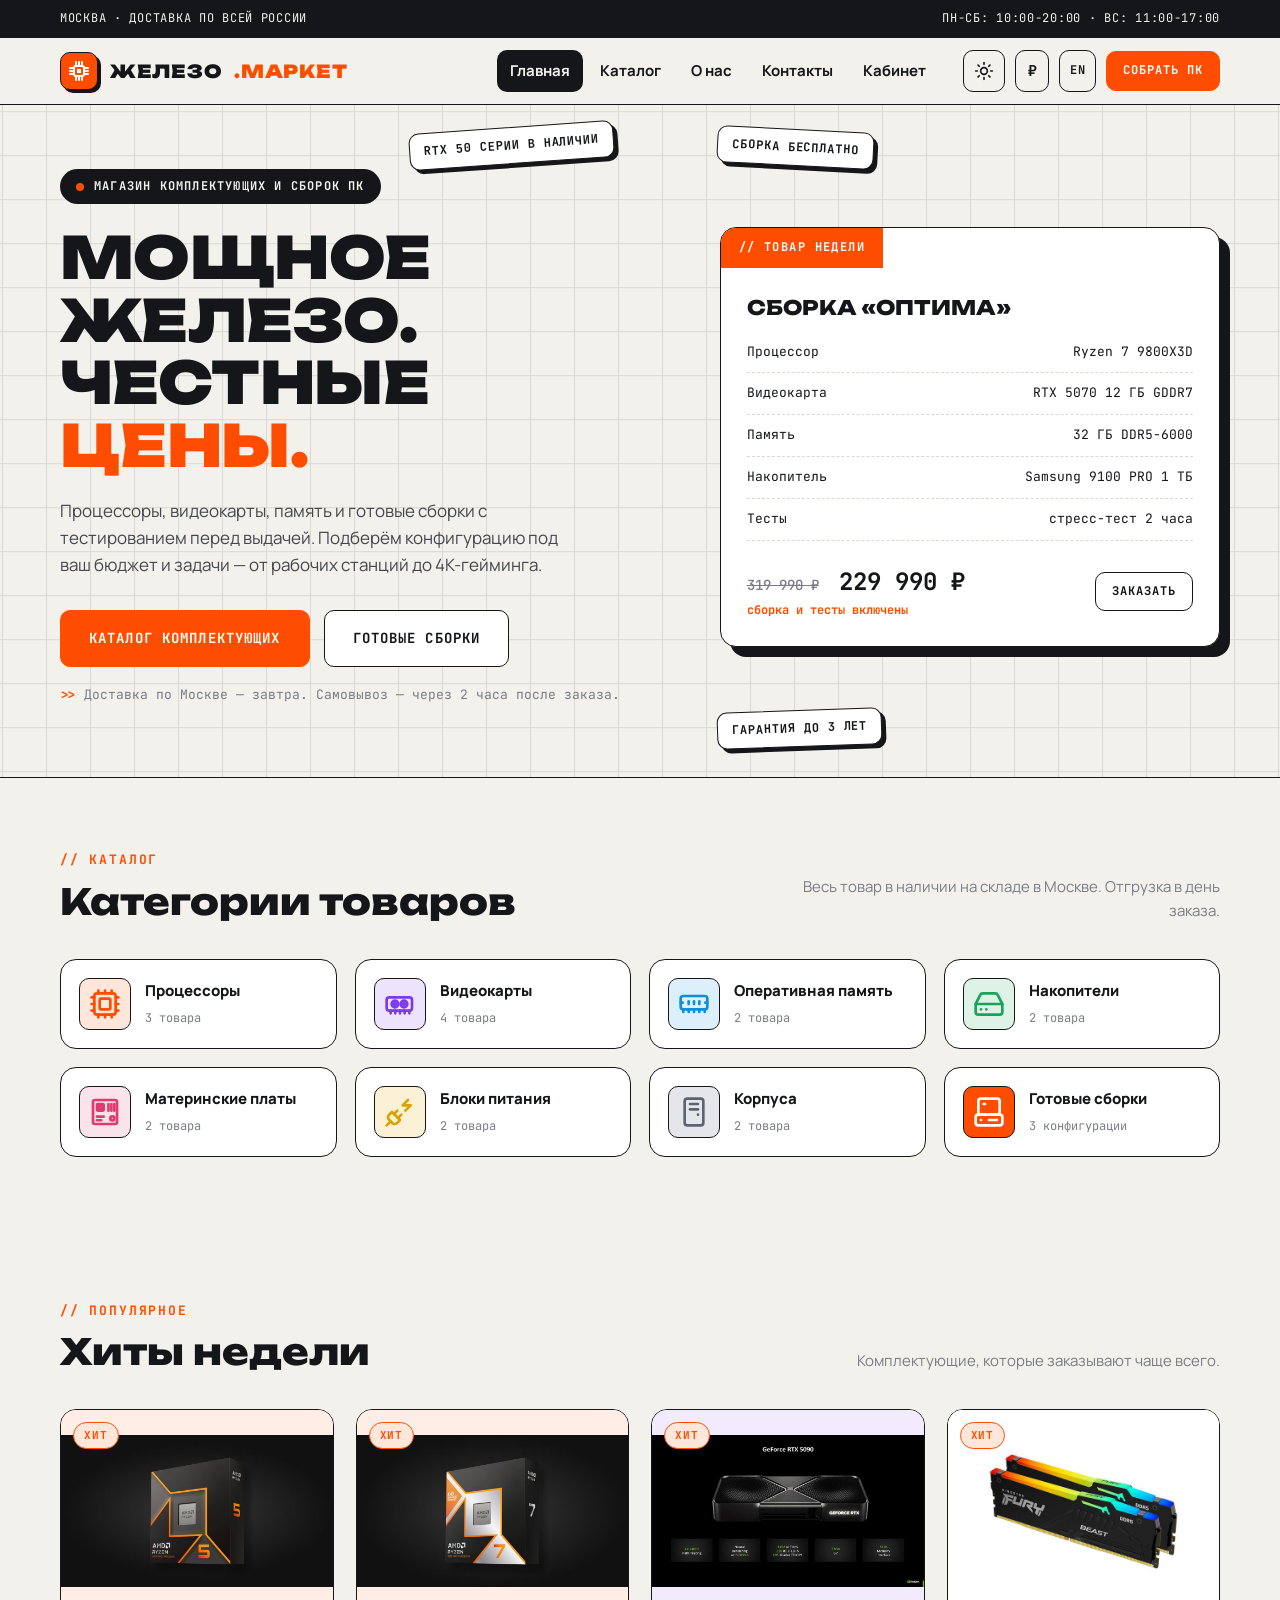
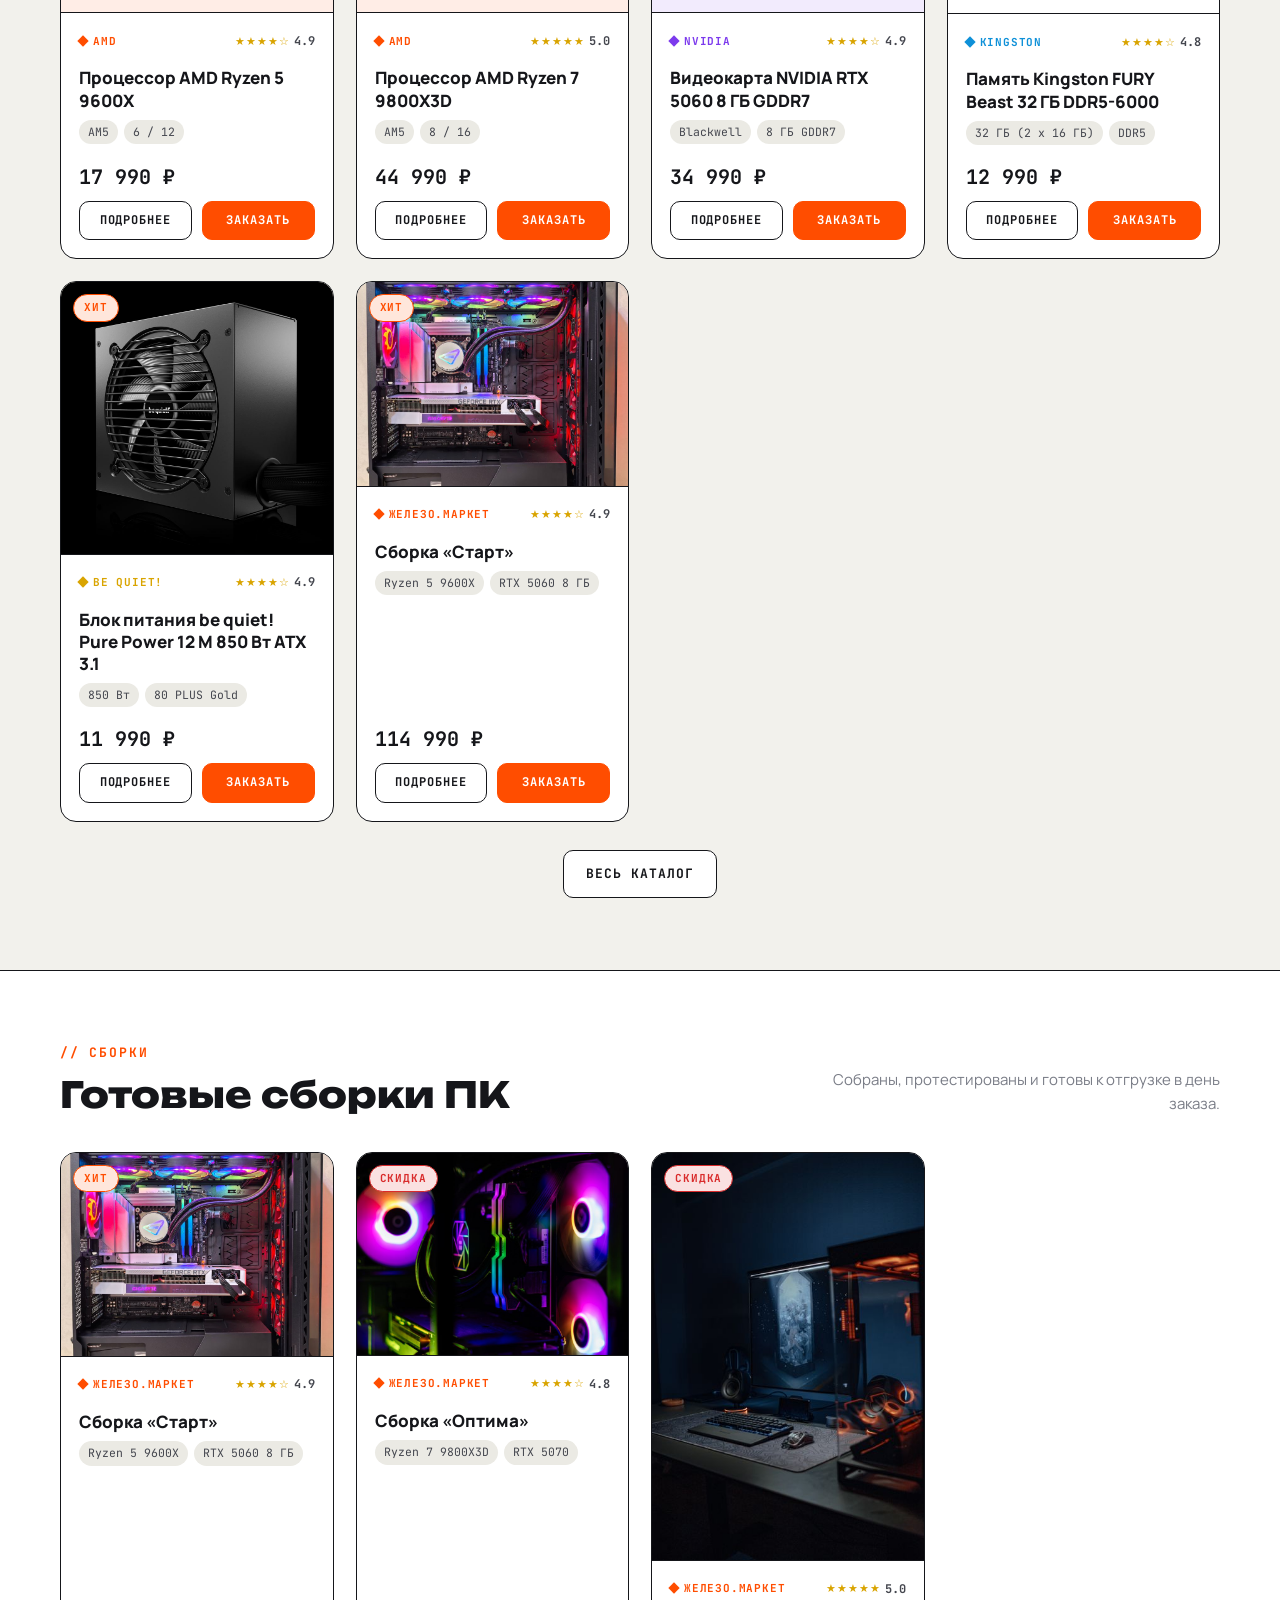
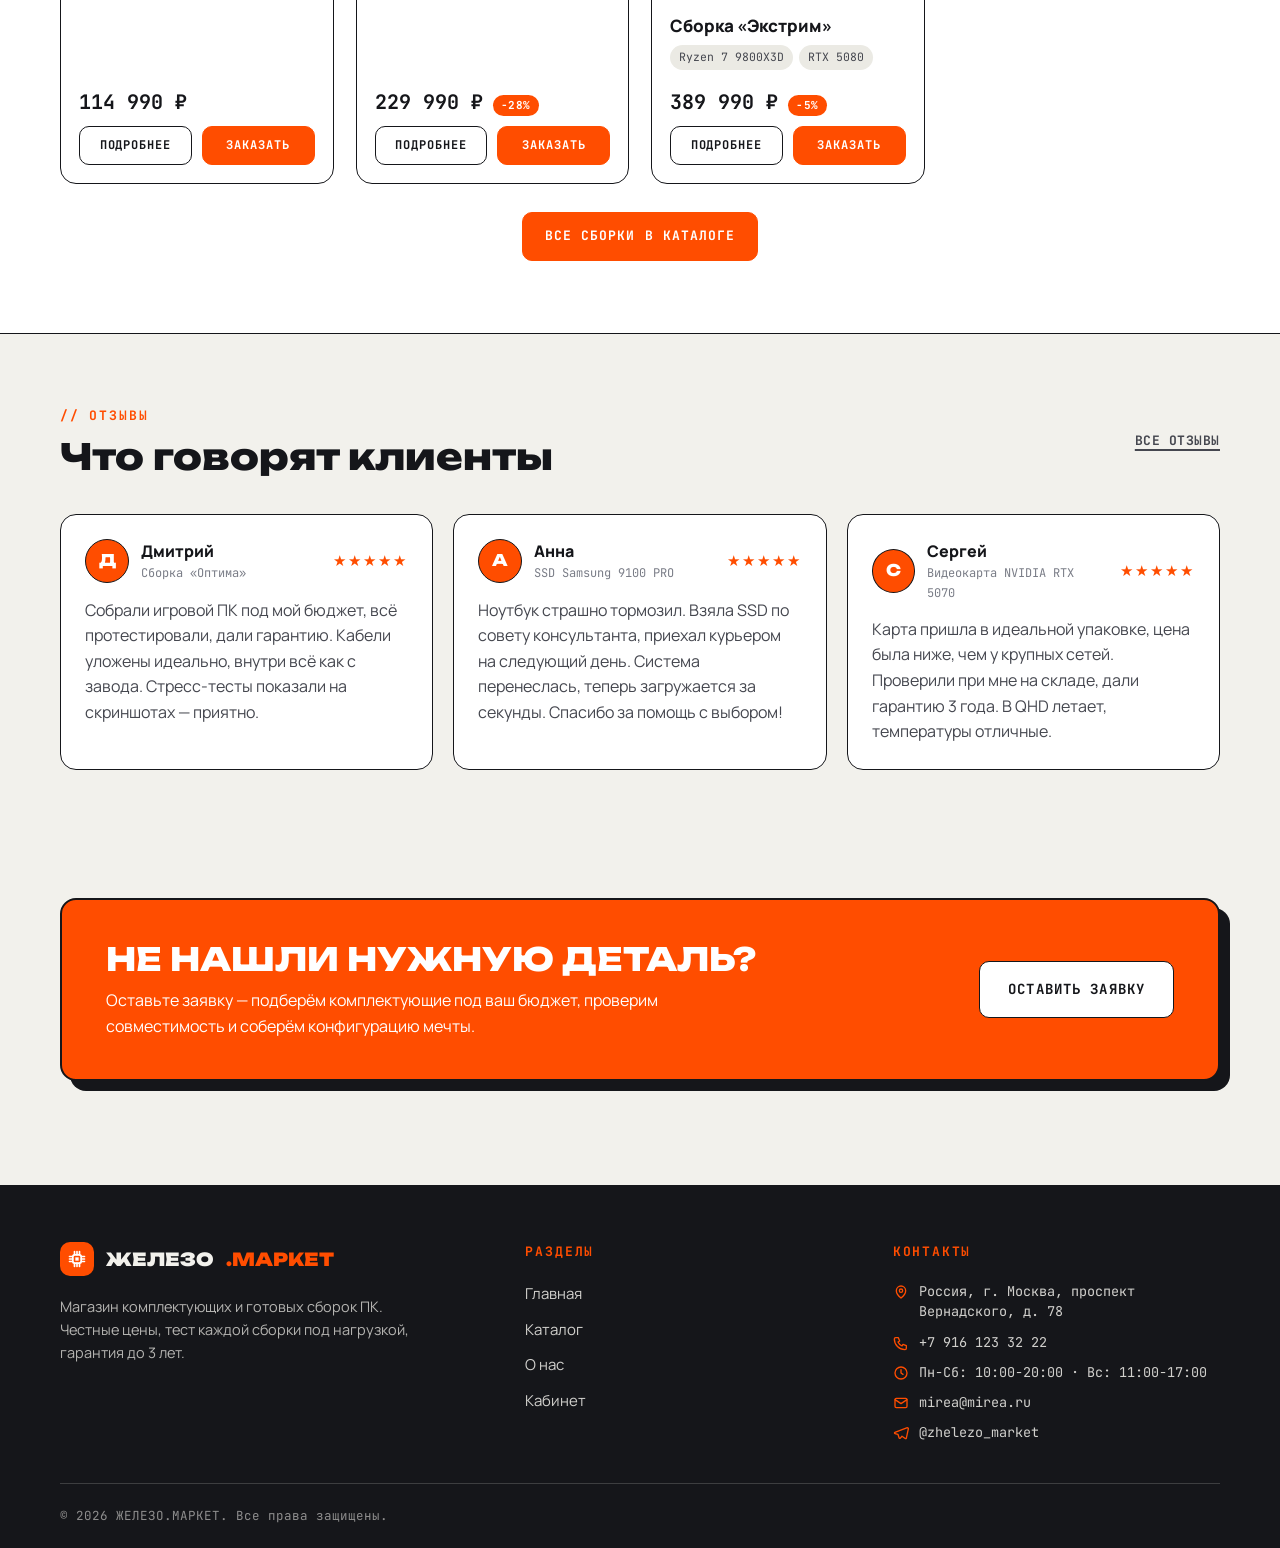
==== index.html @ e6dc475a "Фиксированная шапка при скролле; в контактах телефон перед режимом работы" ====
<!DOCTYPE html>
<html lang="ru" data-theme="light">
<head>
<meta charset="UTF-8">
<meta name="viewport" content="width=device-width, initial-scale=1.0">
<meta name="description" content="ЖЕЛЕЗО.МАРКЕТ — магазин комплектующих и готовых сборок ПК: процессоры, видеокарты, память, накопители. Доставка по России, гарантия до 3 лет.">
<title>ЖЕЛЕЗО.МАРКЕТ — комплектующие и сборки ПК</title>
<link rel="icon" type="image/svg+xml" href="images/favicon.svg">
<link rel="preconnect" href="https://fonts.googleapis.com">
<link rel="preconnect" href="https://fonts.gstatic.com" crossorigin>
<link href="https://fonts.googleapis.com/css2?family=Unbounded:wght@500;700;800;900&family=Manrope:wght@400;500;700;800&family=JetBrains+Mono:wght@500;700&display=swap" rel="stylesheet">
<link rel="stylesheet" href="css/style.css?v=remake-13">
<script src="js/main.js?v=remake-13" defer></script>
</head>
<body>

  <div class="scroll-progress" id="scroll-progress" aria-hidden="true"></div>

<header>
<div class="topbar">
  <div class="container topbar__inner">
    <p class="topbar__item">Москва · доставка по всей России</p>
    <div class="topbar__group">
      <p class="topbar__item topbar__item--schedule">Пн-Сб: 10:00-20:00 · Вс: 11:00-17:00</p>
    </div>
  </div>
</div>
</header>
<div class="site-header">
  <div class="container site-header__inner">
    <a class="site-header__logo" href="index.html">
      <span class="site-header__logo-mark">
        <svg viewBox="0 0 24 24" fill="none" stroke="#ffffff" stroke-width="2" stroke-linecap="round" aria-hidden="true"><rect x="7" y="7" width="10" height="10" rx="2"/><rect x="10" y="10" width="4" height="4" fill="#ffffff" stroke="none"/><path d="M9 7V3M12 7V3M15 7V3M9 21v-4M12 21v-4M15 21v-4M7 9H3M7 12H3M7 15H3M21 9h-4M21 12h-4M21 15h-4"/></svg>
      </span>
      ЖЕЛЕЗО<span class="site-header__logo-accent">.МАРКЕТ</span>
    </a>
    <nav class="site-nav" aria-label="Основная навигация">
      <ul class="site-nav__list">
        <li><a class="site-nav__link site-nav__link--active" href="index.html" aria-current="page">Главная</a></li>
        <li><a class="site-nav__link" href="catalog.html">Каталог</a></li>
        <li><a class="site-nav__link" href="about.html">О нас</a></li>
        <li><a class="site-nav__link" href="contacts.html">Контакты</a></li>
        <li><a class="site-nav__link" href="account.html">Кабинет</a></li>
      </ul>
    </nav>
    <div class="site-header__actions">
      <button class="icon-button" id="theme-toggle" type="button" aria-label="Сменить тему">
        <svg class="icon-button__icon icon-button__icon--sun" viewBox="0 0 24 24" fill="none" stroke="currentColor" stroke-width="2" stroke-linecap="round" aria-hidden="true"><circle cx="12" cy="12" r="4"/><path d="M12 2v2M12 20v2M4.9 4.9l1.4 1.4M17.7 17.7l1.4 1.4M2 12h2M20 12h2M4.9 19.1l1.4-1.4M17.7 6.3l1.4-1.4"/></svg>
        <svg class="icon-button__icon icon-button__icon--moon" viewBox="0 0 24 24" fill="none" stroke="currentColor" stroke-width="2" stroke-linecap="round" stroke-linejoin="round" aria-hidden="true"><path d="M21 12.8A9 9 0 1 1 11.2 3a7 7 0 0 0 9.8 9.8z"/></svg>
      </button>
      <button class="icon-button icon-button--currency" id="currency-toggle" type="button" aria-label="Валюта / Currency" title="₽ → $ → €">₽</button>
      <button class="icon-button icon-button--lang" id="lang-toggle" type="button" aria-label="Language / Язык">EN</button>
      <button class="button button--sm button--primary site-header__cta" type="button" data-product="18">Собрать ПК</button>    </div>
  </div>
</div>

<main class="main">

<section class="hero" id="hero">
  <span class="hero__float hero__float--1" aria-hidden="true" data-i18n="hero.float1">RTX 50 СЕРИИ В НАЛИЧИИ</span>
  <span class="hero__float hero__float--2" aria-hidden="true" data-i18n="hero.float2">СБОРКА БЕСПЛАТНО</span>
  <span class="hero__float hero__float--3" aria-hidden="true" data-i18n="hero.float3">ГАРАНТИЯ ДО 3 ЛЕТ</span>
  <div class="container hero__inner">
    <div class="hero__content">
      <p class="hero__eyebrow" data-i18n="hero.eyebrow">Магазин комплектующих и сборок ПК</p>
      <h1 class="hero__title"><span data-i18n="hero.title1">Мощное железо.</span><br><span data-i18n="hero.title2">Честные </span><span class="hero__title-accent" data-i18n="hero.titleAccent">цены.</span></h1>
      <p class="hero__text" data-i18n="hero.text">
        Процессоры, видеокарты, память и готовые сборки с тестированием перед выдачей.
        Подберём конфигурацию под ваш бюджет и задачи — от рабочих станций до 4K-гейминга.
      </p>
      <div class="hero__actions">
        <a class="button button--primary button--lg" href="catalog.html" data-i18n="hero.buttonCatalog">Каталог комплектующих</a>
        <a class="button button--lg" href="#builds" data-i18n="hero.buttonBuilds">Готовые сборки</a>
      </div>
      <p class="hero__note" data-i18n="hero.note">Доставка по Москве — завтра. Самовывоз — через 2 часа после заказа.</p>
    </div>
    <div class="hero__panel" data-product="19" style="cursor: pointer">
      <span class="hero__panel-tag" data-i18n="panel.tag">// Товар недели</span>
      <div class="hero__panel-body">
        <h2 class="hero__panel-title"><a href="product.html?id=19" data-i18n="panel.title">Сборка «Оптима»</a></h2>
        <ul class="hero__panel-list">
          <li class="hero__panel-item"><span data-i18n="panel.cpu">Процессор</span><span>Ryzen 7 9800X3D</span></li>
          <li class="hero__panel-item"><span data-i18n="panel.gpu">Видеокарта</span><span>RTX 5070 12 ГБ GDDR7</span></li>
          <li class="hero__panel-item"><span data-i18n="panel.ram">Память</span><span>32 ГБ DDR5-6000</span></li>
          <li class="hero__panel-item"><span data-i18n="panel.storage">Накопитель</span><span>Samsung 9100 PRO 1 ТБ</span></li>
          <li class="hero__panel-item"><span data-i18n="panel.tests">Тесты</span><span data-i18n="panel.testsValue">стресс-тест 2 часа</span></li>
        </ul>
        <div class="hero__panel-footer">
          <p class="hero__panel-price" id="hero-panel-price"><s class="hero__panel-old-price">319 990 ₽</s> 229 990 ₽<small data-i18n="panel.priceNote">сборка и тесты включены</small></p>
          <button class="button button--sm" type="button" data-product="19" data-i18n="panel.order">Заказать</button>
        </div>
      </div>
    </div>
  </div>
</section>

<section class="section" id="categories">
  <div class="container">
    <div class="section__head">
      <div>
        <p class="section__eyebrow" data-i18n="cats.eyebrow">Каталог</p>
        <h2 class="section__title" data-i18n="cats.title">Категории товаров</h2>
      </div>
      <p class="section__note" data-i18n="cats.note">Весь товар в наличии на складе в Москве. Отгрузка в день заказа.</p>
    </div>
    <div class="cat-grid">
      <a class="cat-tile" data-category="cpu" href="catalog.html?category=cpu">
        <span class="cat-tile__mark"><svg aria-hidden="true" xmlns="http://www.w3.org/2000/svg" width="24" height="24" viewBox="0 0 24 24" fill="none" stroke="currentColor" stroke-width="2" stroke-linecap="round" stroke-linejoin="round" > <path d="M12 20v2" /> <path d="M12 2v2" /> <path d="M17 20v2" /> <path d="M17 2v2" /> <path d="M2 12h2" /> <path d="M2 17h2" /> <path d="M2 7h2" /> <path d="M20 12h2" /> <path d="M20 17h2" /> <path d="M20 7h2" /> <path d="M7 20v2" /> <path d="M7 2v2" /> <rect x="4" y="4" width="16" height="16" rx="2" /> <rect x="8" y="8" width="8" height="8" rx="1" /> </svg></span>
        <span><span class="cat-tile__title" data-i18n-cat="cpu">Процессоры</span><br><span class="cat-tile__count" data-i18n="count.cpu">3 товара</span></span>
      </a>
      <a class="cat-tile" data-category="gpu" href="catalog.html?category=gpu">
        <span class="cat-tile__mark"><svg aria-hidden="true" viewBox="0 0 24 24" fill="none" stroke="currentColor" stroke-width="2" stroke-linecap="round" stroke-linejoin="round"> <rect x="2" y="7" width="19" height="10" rx="2"/> <circle cx="8.2" cy="12" r="2.5"/> <path d="M8.2 10.2v3.6M6.4 12h3.6"/> <circle cx="15" cy="12" r="2.5"/> <path d="M15 10.2v3.6M13.2 12h3.6"/> <path d="M5 17v2M8.5 17v2M12 17v2M15.5 17v2M19 17v2"/></svg></span>
        <span><span class="cat-tile__title" data-i18n-cat="gpu">Видеокарты</span><br><span class="cat-tile__count" data-i18n="count.gpu">4 товара</span></span>
      </a>
      <a class="cat-tile" data-category="ram" href="catalog.html?category=ram">
        <span class="cat-tile__mark"><svg aria-hidden="true" xmlns="http://www.w3.org/2000/svg" width="24" height="24" viewBox="0 0 24 24" fill="none" stroke="currentColor" stroke-width="2" stroke-linecap="round" stroke-linejoin="round" > <path d="M12 12v-2" /> <path d="M12 18v-2" /> <path d="M16 12v-2" /> <path d="M16 18v-2" /> <path d="M2 11h1.5" /> <path d="M20 18v-2" /> <path d="M20.5 11H22" /> <path d="M4 18v-2" /> <path d="M8 12v-2" /> <path d="M8 18v-2" /> <rect x="2" y="6" width="20" height="10" rx="2" /> </svg></span>
        <span><span class="cat-tile__title" data-i18n-cat="ram">Оперативная память</span><br><span class="cat-tile__count" data-i18n="count.ram">2 товара</span></span>
      </a>
      <a class="cat-tile" data-category="storage" href="catalog.html?category=storage">
        <span class="cat-tile__mark"><svg aria-hidden="true" xmlns="http://www.w3.org/2000/svg" width="24" height="24" viewBox="0 0 24 24" fill="none" stroke="currentColor" stroke-width="2" stroke-linecap="round" stroke-linejoin="round" > <path d="M10 16h.01" /> <path d="M2.212 11.577a2 2 0 0 0-.212.896V18a2 2 0 0 0 2 2h16a2 2 0 0 0 2-2v-5.527a2 2 0 0 0-.212-.896L18.55 5.11A2 2 0 0 0 16.76 4H7.24a2 2 0 0 0-1.79 1.11z" /> <path d="M21.946 12.013H2.054" /> <path d="M6 16h.01" /> </svg></span>
        <span><span class="cat-tile__title" data-i18n-cat="storage">Накопители</span><br><span class="cat-tile__count" data-i18n="count.storage">2 товара</span></span>
      </a>
      <a class="cat-tile" data-category="motherboard" href="catalog.html?category=motherboard">
        <span class="cat-tile__mark"><svg aria-hidden="true" viewBox="0 0 24 24" fill="none" stroke="currentColor" stroke-width="2" stroke-linecap="round" stroke-linejoin="round"> <rect x="3" y="3" width="18" height="18" rx="1.5"/> <rect x="6" y="6" width="5" height="5" rx="0.6"/> <rect x="7.3" y="7.3" width="2.4" height="2.4" rx="0.4"/> <path d="M14.6 6v5M16.8 6v5M19 6v5"/> <path d="M6 15.5h5M6 18.2h3.2"/> <circle cx="17.5" cy="16.8" r="1.5"/> </svg></span>
        <span><span class="cat-tile__title" data-i18n-cat="motherboard">Материнские платы</span><br><span class="cat-tile__count" data-i18n="count.motherboard">2 товара</span></span>
      </a>
      <a class="cat-tile" data-category="psu" href="catalog.html?category=psu">
        <span class="cat-tile__mark"><svg aria-hidden="true" xmlns="http://www.w3.org/2000/svg" width="24" height="24" viewBox="0 0 24 24" fill="none" stroke="currentColor" stroke-width="2" stroke-linecap="round" stroke-linejoin="round" > <path d="M6.3 20.3a2.4 2.4 0 0 0 3.4 0L12 18l-6-6-2.3 2.3a2.4 2.4 0 0 0 0 3.4Z" /> <path d="m2 22 3-3" /> <path d="M7.5 13.5 10 11" /> <path d="M10.5 16.5 13 14" /> <path d="m18 3-4 4h6l-4 4" /> </svg></span>
        <span><span class="cat-tile__title" data-i18n-cat="psu">Блоки питания</span><br><span class="cat-tile__count" data-i18n="count.psu">2 товара</span></span>
      </a>
      <a class="cat-tile" data-category="case" href="catalog.html?category=case">
        <span class="cat-tile__mark"><svg aria-hidden="true" xmlns="http://www.w3.org/2000/svg" width="24" height="24" viewBox="0 0 24 24" fill="none" stroke="currentColor" stroke-width="2" stroke-linecap="round" stroke-linejoin="round" > <rect width="14" height="20" x="5" y="2" rx="2" /> <path d="M15 14h.01" /> <path d="M9 6h6" /> <path d="M9 10h6" /> </svg></span>
        <span><span class="cat-tile__title" data-i18n-cat="case">Корпуса</span><br><span class="cat-tile__count" data-i18n="count.case">2 товара</span></span>
      </a>
      <a class="cat-tile" data-category="build" href="catalog.html?category=build">
        <span class="cat-tile__mark"><svg aria-hidden="true" xmlns="http://www.w3.org/2000/svg" width="24" height="24" viewBox="0 0 24 24" fill="none" stroke="currentColor" stroke-width="2" stroke-linecap="round" stroke-linejoin="round" > <path d="M12 18h6" /> <path d="M6 18h.01" /> <path d="M8 6h1" /> <rect x="2" y="14" width="20" height="8" rx="2" /> <rect x="4" y="2" width="16" height="12" rx="2" /> </svg></span>
        <span><span class="cat-tile__title" data-i18n-cat="build">Готовые сборки</span><br><span class="cat-tile__count" data-i18n="count.build">3 конфигурации</span></span>
      </a>
    </div>
  </div>
</section>






<section class="section" id="hits">
  <div class="container">
    <div class="section__head">
      <div>
        <p class="section__eyebrow" data-i18n="hits.eyebrow">Популярное</p>
        <h2 class="section__title" data-i18n="hits.title">Хиты недели</h2>
      </div>
      <p class="section__note" data-i18n="hits.note">Комплектующие, которые заказывают чаще всего.</p>
    </div>
    <div class="product-grid" id="popular-grid"></div>
    <div class="section__actions">
      <a class="button" href="catalog.html" data-i18n="hits.button">Весь каталог</a>
    </div>
  </div>
</section>

<section class="section section--alt" id="builds">
  <div class="container">
    <div class="section__head">
      <div>
        <p class="section__eyebrow" data-i18n="builds.eyebrow">Сборки</p>
        <h2 class="section__title" data-i18n="builds.title">Готовые сборки ПК</h2>
      </div>
      <p class="section__note" data-i18n="builds.note">Собраны, протестированы и готовы к отгрузке в день заказа.</p>
    </div>
    <div class="product-grid" id="builds-grid"></div>
    <div class="section__actions">
      <a class="button button--primary" href="catalog.html?category=build" data-i18n="builds.button">Все сборки в каталоге</a>
    </div>
  </div>
</section>

<section class="section" id="home-reviews">
  <div class="container">
    <div class="section__head">
      <div>
        <p class="section__eyebrow" data-i18n="home.reviews.eyebrow">Отзывы</p>
        <h2 class="section__title" data-i18n="home.reviews.title">Что говорят клиенты</h2>
      </div>
      <a class="section__link" href="about.html#reviews" data-i18n="home.reviews.button">Все отзывы</a>
    </div>
    <div class="reviews-grid">
<article class="review-card">
        <div class="review-card__head">
          <div class="review-card__author">
            <span class="review-card__avatar">Д</span>
            <div>
              <p class="review-card__name">Дмитрий</p>
              <p class="review-card__product">Сборка «Оптима»</p>
                </div>
          </div>
          <p class="rating" aria-label="Оценка 5 из 5">★★★★★</p>
        </div>
        <p class="review-card__text">Собрали игровой ПК под мой бюджет, всё протестировали, дали гарантию. Кабели уложены идеально, внутри всё как с завода. Стресс-тесты показали на скриншотах — приятно.</p>
      </article>

      <article class="review-card">
        <div class="review-card__head">
          <div class="review-card__author">
            <span class="review-card__avatar">А</span>
            <div>
              <p class="review-card__name">Анна</p>
              <p class="review-card__product">SSD Samsung 9100 PRO</p>
            </div>
          </div>
          <p class="rating" aria-label="Оценка 5 из 5">★★★★★</p>
        </div>
        <p class="review-card__text">Ноутбук страшно тормозил. Взяла SSD по совету консультанта, приехал курьером на следующий день. Система перенеслась, теперь загружается за секунды. Спасибо за помощь с выбором!</p>
      </article>

      <article class="review-card">
        <div class="review-card__head">
          <div class="review-card__author">
            <span class="review-card__avatar">С</span>
            <div>
              <p class="review-card__name">Сергей</p>
              <p class="review-card__product">Видеокарта NVIDIA RTX 5070</p>
            </div>
          </div>
          <p class="rating" aria-label="Оценка 5 из 5">★★★★★</p>
        </div>
        <p class="review-card__text">Карта пришла в идеальной упаковке, цена была ниже, чем у крупных сетей. Проверили при мне на складе, дали гарантию 3 года. В QHD летает, температуры отличные.</p>
      </article>
    </div>
  </div>
</section>

<section class="section cta-band" id="cta">
  <div class="container">
    <div class="cta-band__inner">
      <div>
        <h2 class="cta-band__title" data-i18n="cta.title">Не нашли нужную деталь?</h2>
        <p class="cta-band__text" data-i18n="cta.text">Оставьте заявку — подберём комплектующие под ваш бюджет, проверим совместимость и соберём конфигурацию мечты.</p>
      </div>
      <button class="button button--lg" type="button" data-product data-i18n="cta.button">Оставить заявку</button>
    </div>
  </div>
</section>

</main>

<footer class="site-footer">
  <div class="container">
    <div class="site-footer__grid">
      <div class="site-footer__about">
        <a class="site-footer__logo" href="index.html">
          <span class="site-footer__logo-mark">
            <svg viewBox="0 0 24 24" fill="none" stroke="#ffffff" stroke-width="2" stroke-linecap="round" aria-hidden="true"><rect x="7" y="7" width="10" height="10" rx="2"/><rect x="10" y="10" width="4" height="4" fill="#ffffff" stroke="none"/><path d="M9 7V3M12 7V3M15 7V3M9 21v-4M12 21v-4M15 21v-4M7 9H3M7 12H3M7 15H3M21 9h-4M21 12h-4M21 15h-4"/></svg>
          </span>
          ЖЕЛЕЗО<span class="site-footer__logo-accent">.МАРКЕТ</span>
        </a>
        <p class="site-footer__slogan">
          Магазин комплектующих и готовых сборок ПК. Честные цены, тест каждой сборки под нагрузкой, гарантия до 3 лет.
        </p>
      </div>
      <nav class="site-footer__nav" aria-label="Разделы сайта">
        <h2 class="site-footer__title">Разделы</h2>
        <ul class="site-footer__list">
          <li><a class="site-footer__link" href="index.html">Главная</a></li>
          <li><a class="site-footer__link" href="catalog.html">Каталог</a></li>
          <li><a class="site-footer__link" href="about.html">О нас</a></li>
          <li><a class="site-footer__link" href="account.html">Кабинет</a></li>
        </ul>
      </nav>
      <div class="site-footer__contacts">
        <h2 class="site-footer__title">Контакты</h2>
        <p class="site-footer__contact">
          <svg viewBox="0 0 24 24" fill="none" stroke="currentColor" stroke-width="2" stroke-linecap="round" stroke-linejoin="round" aria-hidden="true"><path d="M12 21s7-5.5 7-11a7 7 0 1 0-14 0c0 5.5 7 11 7 11z"/><circle cx="12" cy="10" r="2.5"/></svg>
          <span data-i18n="contacts.addressValue">Россия, г. Москва, проспект Вернадского, д. 78</span>
        </p>
        <p class="site-footer__contact">
          <svg viewBox="0 0 24 24" fill="none" stroke="currentColor" stroke-width="2" stroke-linecap="round" stroke-linejoin="round" aria-hidden="true"><path d="M4 4h4l2 5-2.5 1.5a12 12 0 0 0 6 6L15 14l5 2v4a2 2 0 0 1-2 2A16 16 0 0 1 2 6a2 2 0 0 1 2-2z"/></svg>
          <a href="tel:+79161233222">+7 916 123 32 22</a>
        </p>
        <p class="site-footer__contact">
          <svg viewBox="0 0 24 24" fill="none" stroke="currentColor" stroke-width="2" stroke-linecap="round" stroke-linejoin="round" aria-hidden="true"><circle cx="12" cy="12" r="9"/><path d="M12 7v5l3 2"/></svg>
          <span data-i18n="topbar.hours">Пн-Сб: 10:00-20:00 · Вс: 11:00-17:00</span>
        </p>
        <p class="site-footer__contact">
          <svg viewBox="0 0 24 24" fill="none" stroke="currentColor" stroke-width="2" stroke-linecap="round" stroke-linejoin="round" aria-hidden="true"><rect x="3" y="5" width="18" height="14" rx="2"/><path d="M3 7l9 6 9-6"/></svg>
          <a href="mailto:mirea@mirea.ru">mirea@mirea.ru</a>
        </p>
        <p class="site-footer__contact">
          <svg viewBox="0 0 24 24" fill="none" stroke="currentColor" stroke-width="2" stroke-linecap="round" stroke-linejoin="round" aria-hidden="true"><path d="M21.5 4L2.8 11.2c-.8.3-.8 1.4.1 1.6l4.6 1.4 1.7 5.2c.3.8 1.3.9 1.8.3l2.5-2.9 4.8 3.5c.6.5 1.6.1 1.7-.7l3-13.8c.2-1-.8-1.8-1.5-1.8z"/></svg>
          <a href="https://t.me/zhelezo_market" target="_blank" rel="noopener">@zhelezo_market</a>
        </p>
      </div>
    </div>
    <div class="site-footer__bottom">
      <p>&copy; 2026 ЖЕЛЕЗО.МАРКЕТ. Все права защищены.</p>
    </div>
  </div>
</footer>

<button class="scroll-top" id="scroll-top" type="button" aria-label="Наверх">
  <svg class="scroll-top__icon" viewBox="0 0 24 24" fill="none" stroke="currentColor" stroke-linecap="round" stroke-linejoin="round" aria-hidden="true">
    <rect x="7.5" y="2.5" width="9" height="19" rx="4.5" stroke-width="1.7"/>
    <path class="scroll-top__wheel" d="M12 6v4" stroke-width="1.7"/>
  </svg>
</button>

<dialog class="order-dialog" id="order-dialog" aria-labelledby="order-dialog-title">
  <div class="order-dialog__wrapper">
    <div class="order-dialog__head">
      <h2 class="order-dialog__title" id="order-dialog-title" data-i18n="dialog.title">Оформление заказа</h2>
      <button class="icon-button order-dialog__close" id="order-close" type="button" aria-label="Закрыть">
        <svg viewBox="0 0 24 24" fill="none" stroke="currentColor" stroke-width="2.5" stroke-linecap="round" aria-hidden="true"><path d="M6 6l12 12M18 6L6 18"/></svg>
      </button>
    </div>
    <p class="order-dialog__note" data-i18n="dialog.note">Оставьте контакты — перезвоним в течение 15 минут в рабочее время и подтвердим заказ.</p>
    <form class="form-grid" id="order-form" action="#" method="post" data-validate novalidate autocomplete="off">
      <div class="form-field form-field--full">
        <label class="form-field__label form-field__label--required" for="order-product" data-i18n="dialog.product">Товар</label>
        <select class="form-field__select" id="order-product" name="product" required></select>
      </div>
      <div class="form-field">
        <label class="form-field__label form-field__label--required" for="order-name" data-i18n="dialog.name">Имя</label>
        <input class="form-field__input" id="order-name" name="name" type="text" placeholder="Введите ваше имя" data-i18n-placeholder="dialog.namePlaceholder" minlength="2" autocomplete="off" required pattern="[A-Za-zА-Яа-яЁё\-\s]{2,}" title="Только буквы, минимум 2 символа">
      </div>
      <div class="form-field">
        <label class="form-field__label form-field__label--required" for="order-phone" data-i18n="dialog.phone">Телефон</label>
        <input class="form-field__input" id="order-phone" name="phone" type="tel" inputmode="tel" placeholder="+7 (900) 000-00-00" required>
        <small class="form-field__hint" data-i18n="dialog.phoneHint">Формат: +7 (900) 000-00-00</small>
      </div>
      <div class="form-field">
        <label class="form-field__label form-field__label--required" for="order-email" data-i18n="dialog.email">E-mail</label>
        <input class="form-field__input" id="order-email" name="email" type="email" placeholder="example@mail.ru" autocomplete="off" required>
      </div>
      <div class="form-field">
        <label class="form-field__label" for="order-delivery" data-i18n="dialog.delivery">Доставка</label>
        <select class="form-field__select" id="order-delivery" name="delivery">
          <option value="courier" data-i18n="dialog.deliveryCourier">Курьером по Москве</option>
          <option value="pickup" data-i18n="dialog.deliveryPickup">Самовывоз</option>
          <option value="cdek" data-i18n="dialog.deliveryCdek">СДЭК по России</option>
        </select>
      </div>
      <div class="form-field form-field--full">
        <label class="form-field__label" for="order-comment" data-i18n="dialog.comment">Комментарий</label>
        <textarea class="form-field__textarea" id="order-comment" name="comment" rows="3" placeholder="Укажите дополнительную информацию" data-i18n-placeholder="dialog.commentPlaceholder"></textarea>
      </div>
      <label class="checkbox-line">
        <input type="checkbox" name="agreement" required>
        <span data-i18n="dialog.agreement">Я согласен на обработку персональных данных</span>
      </label>
      <div class="form-actions">
        <button class="button" type="button" id="order-cancel" data-i18n="dialog.cancel">Закрыть</button>
        <button class="button button--primary" type="submit" data-i18n="dialog.submit">Отправить заказ</button>
      </div>
      <p class="form-message form-message--success" hidden data-i18n="dialog.success">Заказ принят! Перезвоним в течение 15 минут в рабочее время.</p>
      <p class="form-message form-message--error" hidden data-i18n="dialog.error">Проверьте правильность заполнения полей формы.</p>
    </form>
  </div>
</dialog>

</body>
</html>
---- css/style.css ----
/* ===================================================================
   ЖЕЛЕЗО.МАРКЕТ — единая дизайн-система
   Чистый CSS + БЭМ. Без фреймворков.
   Светлая и тёмная темы через [data-theme] на <html>.
   =================================================================== */

/* ---------- Токены ---------- */

:root {
  --paper: #f2f1ec;
  --surface: #ffffff;
  --surface-alt: #ebeae4;
  --ink: #15161a;
  --ink-soft: #45474f;
  --muted: #7a7d87;
  --line: #15161a;
  --line-soft: #d9d8d1;
  --accent: #ff4d00;
  --accent-ink: #ffffff;
  --accent-soft: #ffe3d6;
  --danger: #d92b2b;
  --success: #12813b;
  --shadow: #15161a;
  --header-h: 66px;

  --cat-cpu: #ff4d00;
  --cat-gpu: #7c3aed;
  --cat-ram: #0e90d8;
  --cat-storage: #18a558;
  --cat-motherboard: #e23a6e;
  --cat-psu: #d9a400;
  --cat-case: #5c6474;
  --cat-build: #15161a;

  --font-display: "Unbounded", "Arial Black", sans-serif;
  --font-body: "Manrope", "Segoe UI", sans-serif;
  --font-mono: "JetBrains Mono", "Consolas", monospace;

  --radius: 16px;
  --radius-sm: 10px;
  --border: 1.5px solid var(--line);
}

[data-theme="dark"] {
  --paper: #101114;
  --surface: #17181d;
  --surface-alt: #1e1f26;
  --ink: #f2f1ec;
  --ink-soft: #c8cad2;
  --muted: #8b8e99;
  --line: #f2f1ec;
  --line-soft: #363841;
  --accent-soft: #33190b;
  --accent-ink: #ffffff;
  --shadow: #000000;
  --cat-build: #f2f1ec;
}

/* ---------- Сброс и база ---------- */

*,
*::before,
*::after {
  box-sizing: border-box;
}

html {
  scroll-behavior: smooth;
}

body {
  margin: 0;
  font-family: var(--font-body);
  font-size: 16px;
  line-height: 1.6;
  color: var(--ink);
  background-color: var(--paper);
  transition: background-color 0.35s ease, color 0.35s ease;
}

img,
svg {
  display: block;
  max-width: 100%;
}

h1,
h2,
h3,
h4,
p,
ul,
ol,
figure {
  margin: 0;
}

ul,
ol {
  padding: 0;
  list-style: none;
}

a {
  color: inherit;
  text-decoration: none;
}

button {
  font: inherit;
  cursor: pointer;
}

:focus-visible {
  outline: 2px solid var(--accent);
  outline-offset: 2px;
}

.container {
  max-width: 1200px;
  margin-inline: auto;
  padding-inline: 20px;
}

.main {
  padding-bottom: 24px;
}

/* ---------- Кнопки ---------- */

.button {
  display: inline-flex;
  align-items: center;
  justify-content: center;
  gap: 10px;
  padding: 13px 22px;
  font-family: var(--font-mono);
  font-size: 13px;
  font-weight: 700;
  letter-spacing: 0.08em;
  text-transform: uppercase;
  color: var(--ink);
  background: var(--surface);
  border: var(--border);
  border-radius: var(--radius-sm);
  box-shadow: 0 0 0 var(--shadow);
  transition: box-shadow 0.15s ease, transform 0.15s ease, background-color 0.2s ease,
    color 0.2s ease;
}

.button:hover {
  transform: translate(-2px, -2px);
  box-shadow: 4px 4px 0 var(--shadow);
}

.button:active {
  transform: translate(0, 0);
  box-shadow: 0 0 0 var(--shadow);
}

.button--primary {
  background: var(--accent);
  border-color: var(--accent);
  color: var(--accent-ink);
}

.button--primary:hover {
  box-shadow: 4px 4px 0 var(--shadow);
}

.button--dark {
  background: var(--ink);
  border-color: var(--ink);
  color: var(--paper);
}

.button--ghost {
  background: transparent;
}

.button--ghost:hover {
  background: var(--ink);
  color: var(--paper);
}

.button--sm {
  padding: 9px 16px;
  font-size: 12px;
}

.button--lg {
  padding: 16px 28px;
  font-size: 14px;
}

.button--full {
  width: 100%;
}

/* ---------- Иконки-бейджи ---------- */

.badge-tag {
  display: inline-block;
  padding: 4px 10px;
  font-family: var(--font-mono);
  font-size: 11px;
  font-weight: 700;
  letter-spacing: 0.08em;
  text-transform: uppercase;
  border-radius: 999px;
  border: 1.5px solid currentColor;
}

.badge-tag--popular {
  color: var(--accent);
}

.badge-tag--discount {
  color: var(--danger);
}

.badge-tag--fast {
  color: var(--success);
}

/* ---------- Шапка ---------- */

.topbar {
  background: var(--ink);
  color: var(--paper);
  font-family: var(--font-mono);
  font-size: 12px;
  letter-spacing: 0.06em;
}

.topbar__inner {
  display: flex;
  align-items: center;
  justify-content: space-between;
  gap: 16px;
  min-height: 38px;
}

.topbar__item {
  display: inline-flex;
  align-items: center;
  gap: 8px;
  white-space: nowrap;
  text-transform: uppercase;
}

.topbar__group {
  display: flex;
  align-items: center;
  gap: 24px;
}

.topbar__phone {
  font-weight: 700;
  color: inherit;
}

.topbar__phone:hover {
  color: var(--accent);
}

.site-header {
  position: sticky;
  top: 0;
  z-index: 50;
  background: var(--paper);
  border-bottom: var(--border);
}

.site-header__inner {
  display: flex;
  align-items: center;
  gap: 24px;
  min-height: var(--header-h);
}

.site-header__logo {
  display: inline-flex;
  align-items: center;
  gap: 12px;
  font-family: var(--font-display);
  font-weight: 900;
  font-size: 18px;
  letter-spacing: 0.04em;
  white-space: nowrap;
}

.site-header__logo-mark {
  width: 38px;
  height: 38px;
  display: grid;
  place-items: center;
  background: var(--accent);
  border-radius: var(--radius-sm);
  border: var(--border);
  box-shadow: 3px 3px 0 var(--shadow);
}

.site-header__logo-mark svg {
  width: 24px;
  height: 24px;
}

.site-header__logo .site-header__logo-accent {
  color: var(--accent);
}

.site-nav {
  margin-left: auto;
}

.site-nav__list {
  display: flex;
  align-items: center;
  gap: 4px;
}

.site-nav__link {
  display: inline-block;
  padding: 8px 12px;
  font-weight: 700;
  font-size: 15px;
  border-radius: var(--radius-sm);
  border: 1.5px solid transparent;
  transition: background-color 0.2s ease, color 0.2s ease;
}

.site-nav__link:hover {
  background: var(--surface-alt);
}

.site-nav__link--active {
  background: var(--ink);
  color: var(--paper);
}

.site-header__actions {
  display: flex;
  align-items: center;
  gap: 10px;
}

.icon-button {
  display: grid;
  place-items: center;
  width: 42px;
  height: 42px;
  background: transparent;
  color: var(--ink);
  border: var(--border);
  border-radius: var(--radius-sm);
  transition: background-color 0.2s ease, color 0.2s ease;
}

.icon-button:hover {
  background: var(--ink);
  color: var(--paper);
}

.icon-button svg {
  width: 20px;
  height: 20px;
}

.icon-button__icon--moon {
  display: none;
}

[data-theme="dark"] .icon-button__icon--sun {
  display: none;
}

[data-theme="dark"] .icon-button__icon--moon {
  display: block;
}

/* ---------- Секции ---------- */

.section {
  padding-block: 72px;
}

.section--alt {
  background: var(--surface);
  border-top: var(--border);
  border-bottom: var(--border);
}

.section__head {
  display: flex;
  align-items: flex-end;
  justify-content: space-between;
  gap: 24px;
  margin-bottom: 36px;
}

.section__eyebrow {
  font-family: var(--font-mono);
  font-size: 13px;
  font-weight: 700;
  letter-spacing: 0.14em;
  text-transform: uppercase;
  color: var(--accent);
  margin-bottom: 10px;
}

.section__eyebrow::before {
  content: "// ";
}

.section__title {
  font-family: var(--font-display);
  font-size: clamp(24px, 3.4vw, 36px);
  font-weight: 800;
  line-height: 1.15;
}

.section__note {
  max-width: 420px;
  color: var(--muted);
  font-size: 15px;
  text-align: right;
}

/* ---------- Hero ---------- */

.hero {
  position: relative;
  overflow: hidden;
  padding-block: 64px 72px;
  background:
    linear-gradient(var(--line-soft) 1.5px, transparent 1.5px),
    linear-gradient(90deg, var(--line-soft) 1.5px, transparent 1.5px);
  background-size: 44px 44px;
  background-position: center;
  border-bottom: var(--border);
  transition: background-color 0.35s ease;
}

.hero__inner {
  position: relative;
  z-index: 1;
  display: grid;
  grid-template-columns: minmax(0, 1.1fr) minmax(0, 0.9fr);
  gap: 48px;
  align-items: center;
}

.hero__eyebrow {
  display: inline-flex;
  align-items: center;
  gap: 10px;
  margin-bottom: 22px;
  padding: 8px 16px;
  font-family: var(--font-mono);
  font-size: 12px;
  font-weight: 700;
  letter-spacing: 0.1em;
  text-transform: uppercase;
  background: var(--ink);
  color: var(--paper);
  border-radius: 999px;
}

.hero__eyebrow::before {
  content: "";
  width: 8px;
  height: 8px;
  border-radius: 50%;
  background: var(--accent);
}

.hero__title {
  font-family: var(--font-display);
  font-size: clamp(34px, 5vw, 58px);
  font-weight: 900;
  line-height: 1.08;
  text-transform: uppercase;
  letter-spacing: -0.01em;
}

.hero__title .hero__title-accent {
  color: var(--accent);
}

.hero__text {
  margin-top: 20px;
  max-width: 520px;
  font-size: 17px;
  color: var(--ink-soft);
}

.hero__actions {
  display: flex;
  flex-wrap: wrap;
  gap: 14px;
  margin-top: 32px;
}

.hero__note {
  margin-top: 18px;
  font-family: var(--font-mono);
  font-size: 13px;
  color: var(--muted);
}

.hero__note::before {
  content: ">> ";
  color: var(--accent);
  font-weight: 700;
}

/* Плавающие чипы */

.hero__float {
  position: absolute;
  z-index: 0;
  padding: 8px 14px;
  font-family: var(--font-mono);
  font-size: 12px;
  font-weight: 700;
  letter-spacing: 0.08em;
  text-transform: uppercase;
  background: var(--surface);
  border: var(--border);
  border-radius: var(--radius-sm);
  box-shadow: 4px 4px 0 var(--shadow);
  user-select: none;
}

.hero__float--1 {
  top: 22px;
  right: 52%;
  transform: rotate(-4deg);
}

.hero__float--2 {
  top: 24px;
  left: 56%;
  transform: rotate(3deg);
}

.hero__float--3 {
  bottom: 30px;
  left: 56%;
  transform: rotate(-2deg);
}

/* Панель сборки в hero */

.hero__panel {
  background: var(--surface);
  color: var(--ink);
  border: var(--border);
  border-radius: var(--radius);
  box-shadow: 10px 10px 0 var(--shadow);
  overflow: hidden;
  transition: background-color 0.35s ease, color 0.35s ease;
}

.hero__panel-tag {
  display: inline-block;
  padding: 10px 18px;
  font-family: var(--font-mono);
  font-size: 12px;
  font-weight: 700;
  letter-spacing: 0.12em;
  text-transform: uppercase;
  color: var(--accent-ink);
  background: var(--accent);
}

.hero__panel-body {
  padding: 24px 26px 26px;
}

.hero__panel-title {
  font-family: var(--font-display);
  font-size: 20px;
  font-weight: 800;
  text-transform: uppercase;
  margin-bottom: 18px;
}

.hero__panel-list {
  display: grid;
  gap: 10px;
  font-family: var(--font-mono);
  font-size: 13px;
}

.hero__panel-item {
  display: flex;
  justify-content: space-between;
  gap: 16px;
  padding-bottom: 10px;
  border-bottom: 1.5px dashed var(--line-soft);
}

.hero__panel-item span:last-child {
  text-align: right;
}

.hero__panel-footer {
  display: flex;
  align-items: center;
  justify-content: space-between;
  gap: 16px;
  margin-top: 22px;
}

.hero__panel-price {
  font-family: var(--font-mono);
  font-size: 24px;
  font-weight: 700;
}

.hero__panel-price small {
  display: block;
  font-size: 12px;
  color: var(--accent);
}

.hero__panel-footer .button {
  flex: none;
}

/* ---------- Категории (плитки) ---------- */

.cat-grid {
  display: grid;
  grid-template-columns: repeat(4, 1fr);
  gap: 18px;
}

.cat-tile {
  display: flex;
  align-items: center;
  gap: 14px;
  padding: 18px;
  background: var(--surface);
  border: var(--border);
  border-radius: var(--radius);
  transition: box-shadow 0.15s ease, transform 0.15s ease, background-color 0.2s ease;
}

.cat-tile:hover {
  transform: translate(-2px, -2px);
  box-shadow: 5px 5px 0 var(--shadow);
}

.cat-tile__mark {
  flex: none;
  width: 52px;
  height: 52px;
  display: grid;
  place-items: center;
  border: var(--border);
  border-radius: var(--radius-sm);
}

.cat-tile__mark svg {
  width: 32px;
  height: 32px;
}

.cat-tile[data-category="cpu"] .cat-tile__mark {
  background: color-mix(in srgb, var(--cat-cpu) 14%, var(--surface));
  color: var(--cat-cpu);
}

.cat-tile[data-category="gpu"] .cat-tile__mark {
  background: color-mix(in srgb, var(--cat-gpu) 14%, var(--surface));
  color: var(--cat-gpu);
}

.cat-tile[data-category="ram"] .cat-tile__mark {
  background: color-mix(in srgb, var(--cat-ram) 14%, var(--surface));
  color: var(--cat-ram);
}

.cat-tile[data-category="storage"] .cat-tile__mark {
  background: color-mix(in srgb, var(--cat-storage) 14%, var(--surface));
  color: var(--cat-storage);
}

.cat-tile[data-category="motherboard"] .cat-tile__mark {
  background: color-mix(in srgb, var(--cat-motherboard) 14%, var(--surface));
  color: var(--cat-motherboard);
}

.cat-tile[data-category="psu"] .cat-tile__mark {
  background: color-mix(in srgb, var(--cat-psu) 16%, var(--surface));
  color: var(--cat-psu);
}

.cat-tile[data-category="case"] .cat-tile__mark {
  background: color-mix(in srgb, var(--cat-case) 16%, var(--surface));
  color: var(--cat-case);
}

.cat-tile[data-category="build"] .cat-tile__mark {
  background: var(--accent);
  color: var(--accent-ink);
}

.cat-tile__title {
  font-weight: 800;
  font-size: 15px;
  line-height: 1.3;
}

.cat-tile__count {
  font-family: var(--font-mono);
  font-size: 12px;
  color: var(--muted);
}

/* ---------- Карточки товаров ---------- */

.product-grid {
  display: grid;
  grid-template-columns: repeat(auto-fill, minmax(250px, 1fr));
  gap: 22px;
}

.product-card {
  display: flex;
  flex-direction: column;
  background: var(--surface);
  border: var(--border);
  border-radius: var(--radius);
  overflow: hidden;
  transition: box-shadow 0.16s ease, transform 0.16s ease;
}

.product-card:hover {
  transform: translate(-3px, -3px);
  box-shadow: 7px 7px 0 var(--shadow);
}

.product-card--hidden {
  display: none;
}

.product-card__image {
  position: relative;
  aspect-ratio: 4 / 3;
  display: grid;
  place-items: center;
  border-bottom: var(--border);
  background: var(--surface-alt);
}

.product-card__image svg {
  width: 62%;
  height: auto;
  color: var(--cat, var(--ink-soft));
  transition: color 0.35s ease;
}

.product-card[data-category="cpu"] .product-card__image {
  --cat: var(--cat-cpu);
  background: color-mix(in srgb, var(--cat-cpu) 10%, var(--surface));
}

.product-card[data-category="gpu"] .product-card__image {
  --cat: var(--cat-gpu);
  background: color-mix(in srgb, var(--cat-gpu) 10%, var(--surface));
}

.product-card[data-category="ram"] .product-card__image {
  --cat: var(--cat-ram);
  background: color-mix(in srgb, var(--cat-ram) 10%, var(--surface));
}

.product-card[data-category="storage"] .product-card__image {
  --cat: var(--cat-storage);
  background: color-mix(in srgb, var(--cat-storage) 10%, var(--surface));
}

.product-card[data-category="motherboard"] .product-card__image {
  --cat: var(--cat-motherboard);
  background: color-mix(in srgb, var(--cat-motherboard) 10%, var(--surface));
}

.product-card[data-category="psu"] .product-card__image {
  --cat: var(--cat-psu);
  background: color-mix(in srgb, var(--cat-psu) 12%, var(--surface));
}

.product-card[data-category="case"] .product-card__image {
  --cat: var(--cat-case);
  background: color-mix(in srgb, var(--cat-case) 12%, var(--surface));
}

.product-card[data-category="build"] .product-card__image {
  --cat: var(--accent);
  background: color-mix(in srgb, var(--accent) 12%, var(--surface));
}

.product-card[data-category="build"] .product-card__image svg {
  color: var(--accent);
}

.product-card__badges {
  position: absolute;
  top: 12px;
  left: 12px;
  display: flex;
  flex-direction: column;
  gap: 6px;
}

.product-card__body {
  display: flex;
  flex-direction: column;
  gap: 8px;
  padding: 18px;
  flex: 1;
}

.product-card__category {
  font-family: var(--font-mono);
  font-size: 11px;
  font-weight: 700;
  letter-spacing: 0.12em;
  text-transform: uppercase;
  color: var(--muted);
}

.product-card__title {
  font-size: 17px;
  font-weight: 800;
  line-height: 1.3;
}

.product-card__link:hover {
  color: var(--accent);
}

.product-card__specs {
  display: flex;
  flex-wrap: wrap;
  gap: 6px;
}

.product-card__spec {
  padding: 3px 9px;
  font-family: var(--font-mono);
  font-size: 11.5px;
  color: var(--ink-soft);
  background: var(--surface-alt);
  border-radius: 999px;
}

.product-card__meta {
  margin-top: auto;
  display: flex;
  align-items: baseline;
  gap: 10px;
  padding-top: 8px;
}

.product-card__price {
  font-family: var(--font-mono);
  font-size: 20px;
  font-weight: 700;
}

.product-card__old-price {
  font-family: var(--font-mono);
  font-size: 14px;
  color: var(--muted);
  text-decoration: line-through;
}

.product-card__actions {
  display: flex;
  gap: 10px;
}

.product-card__actions .button {
  flex: 1;
}

/* ---------- Статистика ---------- */

.stats {
  border-top: var(--border);
  border-bottom: var(--border);
  background: var(--surface);
}

.stats__grid {
  display: grid;
  grid-template-columns: repeat(4, 1fr);
}

.stats-item {
  padding: 34px 24px;
}

.stats-item + .stats-item {
  border-left: var(--border);
}

.stats-item__value {
  display: block;
  font-family: var(--font-display);
  font-size: clamp(30px, 3.6vw, 44px);
  font-weight: 900;
  line-height: 1;
  color: var(--ink);
}

.stats-item__label {
  display: block;
  margin-top: 10px;
  font-family: var(--font-mono);
  font-size: 12.5px;
  letter-spacing: 0.08em;
  text-transform: uppercase;
  color: var(--muted);
}

/* ---------- Преимущества ---------- */

.advantages-grid {
  display: grid;
  grid-template-columns: repeat(4, 1fr);
  gap: 20px;
}

.advantage-card {
  padding: 24px;
  background: var(--surface);
  border: var(--border);
  border-radius: var(--radius);
  transition: box-shadow 0.15s ease, transform 0.15s ease;
}

.advantage-card:hover {
  transform: translate(-2px, -2px);
  box-shadow: 5px 5px 0 var(--shadow);
}

.advantage-card__icon {
  display: grid;
  place-items: center;
  width: 52px;
  height: 52px;
  margin-bottom: 16px;
  color: var(--accent-ink);
  background: var(--accent);
  border: var(--border);
  border-radius: var(--radius-sm);
}

.advantage-card__icon svg {
  width: 26px;
  height: 26px;
}

.advantage-card__title {
  font-size: 17px;
  font-weight: 800;
  margin-bottom: 8px;
}

.advantage-card__text {
  font-size: 14.5px;
  color: var(--muted);
}

/* ---------- Этапы ---------- */

.steps-list {
  display: grid;
  grid-template-columns: repeat(4, 1fr);
  gap: 20px;
  counter-reset: steps;
}

.steps-list__item {
  padding: 24px;
  background: var(--surface);
  border: var(--border);
  border-radius: var(--radius);
}

.steps-list__number {
  display: inline-block;
  margin-bottom: 14px;
  font-family: var(--font-display);
  font-size: 30px;
  font-weight: 900;
  color: var(--accent);
}

.steps-list__title {
  font-size: 17px;
  font-weight: 800;
  margin-bottom: 8px;
}

.steps-list__text {
  font-size: 14.5px;
  color: var(--muted);
}

/* ---------- CTA-полоса ---------- */

.cta-band {
  padding-block: 56px;
}

.cta-band__inner {
  display: flex;
  align-items: center;
  justify-content: space-between;
  gap: 28px;
  flex-wrap: wrap;
  padding: 40px 44px;
  background: var(--accent);
  color: #ffffff;
  border: 2px solid var(--ink);
  border-radius: var(--radius);
  box-shadow: 10px 10px 0 var(--shadow);
}

.cta-band__title {
  font-family: var(--font-display);
  font-size: clamp(22px, 3vw, 32px);
  font-weight: 800;
  text-transform: uppercase;
  line-height: 1.2;
}

.cta-band__text {
  margin-top: 10px;
  max-width: 560px;
  font-size: 16px;
}

.cta-band .button {
  background: #ffffff;
  border-color: #15161a;
  color: #15161a;
}

.cta-band .button:hover {
  box-shadow: 4px 4px 0 #15161a;
}

/* ---------- Хлебные крошки ---------- */

.breadcrumbs {
  display: flex;
  flex-wrap: wrap;
  align-items: center;
  gap: 10px;
  padding-block: 22px;
  font-family: var(--font-mono);
  font-size: 13px;
  color: var(--muted);
}

.breadcrumbs__item--current {
  font-weight: 700;
  color: var(--ink);
}

.breadcrumbs__item:not(:last-child)::after {
  content: "/";
  margin-left: 4px;
  color: var(--accent);
}

.breadcrumbs__link:hover {
  color: var(--accent);
}

/* ---------- Каталог: фильтры ---------- */

.catalog-layout {
  display: grid;
  grid-template-columns: 280px minmax(0, 1fr);
  gap: 32px;
  align-items: start;
}

.filters {
  position: sticky;
  top: calc(var(--header-h) + 20px);
  padding: 24px;
  background: var(--surface);
  border: var(--border);
  border-radius: var(--radius);
}

.filters__group + .filters__group {
  margin-top: 24px;
  padding-top: 24px;
  border-top: 1.5px dashed var(--line-soft);
}

.filters__title {
  font-family: var(--font-mono);
  font-size: 13px;
  font-weight: 700;
  letter-spacing: 0.14em;
  text-transform: uppercase;
  margin-bottom: 14px;
}

.filters__options {
  display: grid;
  gap: 10px;
}

.filter-option {
  display: flex;
  align-items: center;
  gap: 10px;
  font-size: 15px;
  font-weight: 500;
  cursor: pointer;
}

.filter-option input {
  width: 18px;
  height: 18px;
  accent-color: var(--accent);
  cursor: pointer;
}

.filter-option .filter-option__count {
  margin-left: auto;
  font-family: var(--font-mono);
  font-size: 12px;
  color: var(--muted);
}

.catalog-toolbar {
  display: flex;
  align-items: center;
  justify-content: space-between;
  gap: 16px;
  flex-wrap: wrap;
  margin-bottom: 24px;
  padding-bottom: 18px;
  border-bottom: 1.5px solid var(--line-soft);
}

.catalog-toolbar__title {
  font-family: var(--font-display);
  font-size: clamp(24px, 3vw, 32px);
  font-weight: 800;
  line-height: 1.15;
}

.catalog-toolbar__hint {
  font-size: 14px;
  color: var(--muted);
}

.filters-result {
  font-family: var(--font-mono);
  font-size: 13px;
  color: var(--ink-soft);
}

.filters-result strong {
  color: var(--accent);
}

.catalog-empty {
  display: none;
  padding: 56px 24px;
  text-align: center;
  background: var(--surface);
  border: 1.5px dashed var(--line-soft);
  border-radius: var(--radius);
}

.catalog-empty--visible {
  display: block;
}

.catalog-empty__title {
  font-family: var(--font-display);
  font-size: 20px;
  font-weight: 800;
  margin-bottom: 8px;
}

.catalog-empty__text {
  color: var(--muted);
  margin-bottom: 20px;
}

/* ---------- Страница товара ---------- */

.product-page {
  display: grid;
  grid-template-columns: minmax(0, 1fr) minmax(0, 1fr);
  gap: 44px;
  align-items: start;
}

.product-page__figure {
  border: var(--border);
  border-radius: var(--radius);
  background: var(--surface);
  overflow: hidden;
  box-shadow: 10px 10px 0 var(--shadow);
}

.product-page__image {
  aspect-ratio: 4 / 3;
  display: grid;
  place-items: center;
}

.product-page__image svg {
  width: 64%;
  height: auto;
}

.product-page[data-category="cpu"] .product-page__image {
  --cat: var(--cat-cpu);
  background: color-mix(in srgb, var(--cat-cpu) 10%, var(--surface));
}

.product-page[data-category="gpu"] .product-page__image {
  --cat: var(--cat-gpu);
  background: color-mix(in srgb, var(--cat-gpu) 10%, var(--surface));
}

.product-page[data-category="ram"] .product-page__image {
  --cat: var(--cat-ram);
  background: color-mix(in srgb, var(--cat-ram) 10%, var(--surface));
}

.product-page[data-category="storage"] .product-page__image {
  --cat: var(--cat-storage);
  background: color-mix(in srgb, var(--cat-storage) 10%, var(--surface));
}

.product-page[data-category="motherboard"] .product-page__image {
  --cat: var(--cat-motherboard);
  background: color-mix(in srgb, var(--cat-motherboard) 10%, var(--surface));
}

.product-page[data-category="psu"] .product-page__image {
  --cat: var(--cat-psu);
  background: color-mix(in srgb, var(--cat-psu) 12%, var(--surface));
}

.product-page[data-category="case"] .product-page__image {
  --cat: var(--cat-case);
  background: color-mix(in srgb, var(--cat-case) 12%, var(--surface));
}

.product-page[data-category="build"] .product-page__image {
  --cat: var(--accent);
  background: color-mix(in srgb, var(--accent) 12%, var(--surface));
}

.product-page__image svg {
  color: var(--cat, var(--ink-soft));
}

.product-page__badges {
  position: absolute;
}

.product-page__figure {
  position: relative;
}

.product-page__figure .badge-tag {
  position: absolute;
  top: 16px;
  left: 16px;
  background: var(--surface);
}

.product-page__category {
  font-family: var(--font-mono);
  font-size: 13px;
  font-weight: 700;
  letter-spacing: 0.14em;
  text-transform: uppercase;
  color: var(--muted);
}

.product-page__title {
  font-family: var(--font-display);
  font-size: clamp(26px, 3.6vw, 40px);
  font-weight: 900;
  line-height: 1.12;
  margin-top: 10px;
}

.product-page__prices {
  display: flex;
  align-items: baseline;
  gap: 14px;
  margin-top: 22px;
}

.product-page__price {
  font-family: var(--font-mono);
  font-size: 34px;
  font-weight: 700;
}

.product-page__old-price {
  font-family: var(--font-mono);
  font-size: 20px;
  color: var(--muted);
  text-decoration: line-through;
}

.product-page__status {
  display: inline-flex;
  align-items: center;
  gap: 8px;
  margin-top: 14px;
  font-family: var(--font-mono);
  font-size: 13px;
  color: var(--success);
}

.product-page__status::before {
  content: "";
  width: 8px;
  height: 8px;
  border-radius: 50%;
  background: var(--success);
}

.product-page__text {
  margin-top: 20px;
  color: var(--ink-soft);
}

.product-page__tags {
  display: flex;
  gap: 8px;
  flex-wrap: wrap;
  margin-top: 22px;
}

.product-page__actions {
  display: flex;
  flex-wrap: wrap;
  gap: 12px;
  margin-top: 28px;
}

.spec-card {
  margin-top: 36px;
  background: var(--surface);
  border: var(--border);
  border-radius: var(--radius);
  overflow: hidden;
}

.spec-card__title {
  padding: 16px 22px;
  font-family: var(--font-mono);
  font-size: 13px;
  font-weight: 700;
  letter-spacing: 0.14em;
  text-transform: uppercase;
  background: var(--ink);
  color: var(--paper);
}

.spec-card__list {
  display: grid;
}

.spec-card__item {
  display: flex;
  justify-content: space-between;
  gap: 20px;
  padding: 12px 22px;
  font-size: 14.5px;
}

.spec-card__item:nth-child(odd) {
  background: var(--surface-alt);
}

.spec-card__item dt {
  color: var(--muted);
}

.spec-card__item dd {
  margin: 0;
  font-family: var(--font-mono);
  font-size: 13.5px;
  font-weight: 700;
  text-align: right;
}

.product-page__aside-button .product-page__guarantee {
  display: block;
  margin-top: 8px;
  font-family: var(--font-mono);
  font-size: 12px;
  color: var(--muted);
  text-align: center;
}

/* ---------- Отзывы ---------- */

.rating {
  display: inline-flex;
  gap: 2px;
  font-size: 15px;
  letter-spacing: 2px;
  color: var(--accent);
}

.reviews-grid {
  display: grid;
  grid-template-columns: repeat(auto-fill, minmax(320px, 1fr));
  gap: 20px;
}

.review-card {
  display: flex;
  flex-direction: column;
  gap: 14px;
  padding: 24px;
  background: var(--surface);
  border: var(--border);
  border-radius: var(--radius);
}

.review-card__head {
  display: flex;
  align-items: center;
  justify-content: space-between;
  gap: 12px;
}

.review-card__author {
  display: flex;
  align-items: center;
  gap: 12px;
}

.review-card__avatar {
  display: grid;
  place-items: center;
  width: 44px;
  height: 44px;
  font-family: var(--font-display);
  font-weight: 800;
  color: var(--accent-ink);
  background: var(--accent);
  border: var(--border);
  border-radius: 50%;
}

.review-card__name {
  font-weight: 800;
}

.review-card__product {
  font-family: var(--font-mono);
  font-size: 12px;
  color: var(--muted);
}

.review-card__text {
  color: var(--ink-soft);
}

.reviews-summary {
  display: flex;
  flex-wrap: wrap;
  gap: 12px 28px;
  margin-bottom: 36px;
  padding: 18px 24px;
  font-family: var(--font-mono);
  font-size: 13px;
  color: var(--ink-soft);
  background: var(--surface);
  border: var(--border);
  border-radius: var(--radius);
}

.reviews-summary strong {
  color: var(--accent);
}

/* ---------- Инфо-карточки (контакты) ---------- */

.info-grid {
  display: grid;
  grid-template-columns: repeat(auto-fit, minmax(240px, 1fr));
  gap: 20px;
}

.info-card {
  padding: 22px;
  background: var(--surface);
  border: var(--border);
  border-radius: var(--radius);
}

.info-card__icon {
  display: grid;
  place-items: center;
  width: 46px;
  height: 46px;
  margin-bottom: 14px;
  color: var(--accent-ink);
  background: var(--accent);
  border: var(--border);
  border-radius: var(--radius-sm);
}

.info-card__icon svg {
  width: 22px;
  height: 22px;
}

.info-card__title {
  font-family: var(--font-mono);
  font-size: 13px;
  font-weight: 700;
  letter-spacing: 0.12em;
  text-transform: uppercase;
  color: var(--muted);
  margin-bottom: 8px;
}

.info-card__text {
  font-size: 15px;
}

.info-card__text a {
  font-family: var(--font-mono);
  font-weight: 700;
}

.info-card__text a:hover {
  color: var(--accent);
}

/* ---------- Карта ---------- */

.map-card {
  margin-top: 44px;
}

.map-card__frame {
  border: var(--border);
  border-radius: var(--radius);
  box-shadow: 10px 10px 0 var(--shadow);
  overflow: hidden;
  background: var(--surface-alt);
}

.map-card__iframe {
  display: block;
  width: 100%;
  aspect-ratio: 16 / 9;
  max-height: 520px;
  border: 0;
}

@media (max-width: 720px) {
  .map-card__iframe {
    aspect-ratio: 4 / 3;
  }
}

.map-card__actions {
  display: flex;
  flex-wrap: wrap;
  gap: 12px;
  margin-top: 24px;
}

/* ---------- Вопрос-ответ ---------- */

.faq-list {
  display: grid;
  gap: 14px;
}

.faq-item {
  background: var(--surface);
  border: var(--border);
  border-radius: var(--radius-sm);
  overflow: hidden;
}

.faq-item__summary {
  display: flex;
  align-items: center;
  justify-content: space-between;
  gap: 16px;
  padding: 18px 22px;
  font-weight: 800;
  font-size: 16px;
  cursor: pointer;
  list-style: none;
}

.faq-item__summary::-webkit-details-marker {
  display: none;
}

.faq-item__summary::after {
  content: "+";
  font-family: var(--font-mono);
  font-size: 22px;
  font-weight: 700;
  color: var(--accent);
  transition: transform 0.2s ease;
}

.faq-item[open] .faq-item__summary::after {
  transform: rotate(45deg);
}

.faq-item__answer {
  padding: 0 22px 20px;
  color: var(--ink-soft);
  font-size: 15px;
}

/* ---------- Принципы (о нас) ---------- */

.principles-grid {
  display: grid;
  grid-template-columns: repeat(2, 1fr);
  gap: 20px;
}

.principle-card {
  display: grid;
  grid-template-columns: auto 1fr;
  gap: 18px;
  padding: 24px;
  background: var(--surface);
  border: var(--border);
  border-radius: var(--radius);
}

.principle-card__mark {
  display: grid;
  place-items: center;
  width: 54px;
  height: 54px;
  font-family: var(--font-display);
  font-size: 22px;
  font-weight: 900;
  color: var(--accent);
  border: var(--border);
  border-radius: var(--radius-sm);
  background: var(--accent-soft);
}

.principle-card__title {
  font-size: 17px;
  font-weight: 800;
  margin-bottom: 6px;
}

.principle-card__text {
  font-size: 14.5px;
  color: var(--muted);
}

.about-text {
  max-width: 820px;
  color: var(--ink-soft);
  font-size: 16.5px;
}

.about-text + .about-text {
  margin-top: 14px;
}

.about-banner {
  display: grid;
  place-items: center;
  padding: 44px 24px;
  text-align: center;
  font-family: var(--font-display);
  font-size: clamp(20px, 2.6vw, 28px);
  font-weight: 800;
  text-transform: uppercase;
  line-height: 1.25;
  background: var(--ink);
  color: var(--paper);
  border: var(--border);
  border-radius: var(--radius);
  box-shadow: 10px 10px 0 var(--shadow);
}

.about-banner span {
  color: var(--accent);
}

/* ---------- Формы ---------- */

.form-card {
  padding: 30px;
  background: var(--surface);
  border: var(--border);
  border-radius: var(--radius);
}

.form-card__title {
  font-family: var(--font-display);
  font-size: 22px;
  font-weight: 800;
  margin-bottom: 8px;
}

.form-card__text {
  color: var(--muted);
  font-size: 14.5px;
  margin-bottom: 24px;
}

.form-grid {
  display: grid;
  grid-template-columns: repeat(2, minmax(0, 1fr));
  gap: 18px;
}

.form-field {
  display: flex;
  flex-direction: column;
  gap: 8px;
}

.form-field--full {
  grid-column: 1 / -1;
}

.form-field__label {
  font-family: var(--font-mono);
  font-size: 12px;
  font-weight: 700;
  letter-spacing: 0.1em;
  text-transform: uppercase;
}

.form-field__label--required::after {
  content: " *";
  color: var(--accent);
}

.form-field__input,
.form-field__select,
.form-field__textarea {
  width: 100%;
  padding: 12px 14px;
  font: inherit;
  font-size: 15px;
  color: var(--ink);
  background: var(--paper);
  border: var(--border);
  border-radius: var(--radius-sm);
  transition: border-color 0.2s ease, box-shadow 0.2s ease;
}

.form-field__input:focus,
.form-field__select:focus,
.form-field__textarea:focus {
  border-color: var(--accent);
  outline: none;
  box-shadow: 3px 3px 0 color-mix(in srgb, var(--accent) 40%, transparent);
}

.form-field__textarea {
  resize: vertical;
  min-height: 104px;
}

.form-field[aria-invalid="true"] .form-field__input,
.form-field__input[aria-invalid="true"],
.form-field__select[aria-invalid="true"],
.form-field__textarea[aria-invalid="true"] {
  border-color: var(--danger);
  background: color-mix(in srgb, var(--danger) 6%, var(--paper));
}

.form-field__hint {
  font-size: 12.5px;
  color: var(--muted);
}

.form-actions {
  display: flex;
  flex-wrap: wrap;
  gap: 12px;
  grid-column: 1 / -1;
  margin-top: 6px;
}

.form-message {
  grid-column: 1 / -1;
  padding: 14px 18px;
  font-family: var(--font-mono);
  font-size: 13.5px;
  border-radius: var(--radius-sm);
  border: 1.5px solid currentColor;
}

.form-message--success {
  color: var(--success);
  background: color-mix(in srgb, var(--success) 8%, var(--surface));
}

.form-message--error {
  color: var(--danger);
  background: color-mix(in srgb, var(--danger) 8%, var(--surface));
}

.checkbox-line {
  display: flex;
  align-items: flex-start;
  gap: 10px;
  font-size: 13.5px;
  color: var(--muted);
  grid-column: 1 / -1;
  cursor: pointer;
}

.checkbox-line input {
  margin-top: 3px;
  width: 17px;
  height: 17px;
  accent-color: var(--accent);
}

/* ---------- Диалог заказа ---------- */

.order-dialog {
  width: min(560px, calc(100vw - 32px));
  padding: 0;
  color: var(--ink);
  background: var(--paper);
  border: var(--border);
  border-radius: var(--radius);
  box-shadow: 14px 14px 0 var(--shadow);
}

.order-dialog::backdrop {
  background: rgba(21, 22, 26, 0.55);
  backdrop-filter: blur(3px);
}

.order-dialog__wrapper {
  padding: 28px 30px 32px;
}

.order-dialog__head {
  display: flex;
  align-items: flex-start;
  justify-content: space-between;
  gap: 16px;
  margin-bottom: 10px;
}

.order-dialog__title {
  font-family: var(--font-display);
  font-size: 20px;
  font-weight: 800;
  text-transform: uppercase;
}

.order-dialog__note {
  font-size: 14px;
  color: var(--muted);
  margin-bottom: 22px;
}

.order-dialog__close {
  flex: none;
}

/* ---------- Подвал ---------- */

.site-footer {
  margin-top: 24px;
  background: #15161a;
  color: #f2f1ec;
  border-top: 1.5px solid #15161a;
}

.site-footer__grid {
  display: grid;
  grid-template-columns: 1.3fr 1fr 1fr;
  gap: 40px;
  padding-block: 56px 40px;
}

.site-footer__logo {
  display: inline-flex;
  align-items: center;
  gap: 12px;
  font-family: var(--font-display);
  font-weight: 900;
  font-size: 18px;
}

.site-footer__logo-mark {
  width: 34px;
  height: 34px;
  display: grid;
  place-items: center;
  background: var(--accent);
  border-radius: var(--radius-sm);
}

.site-footer__logo-mark svg {
  width: 20px;
  height: 20px;
}

.site-footer__logo .site-footer__logo-accent {
  color: var(--accent);
}

.site-footer__slogan {
  margin-top: 18px;
  max-width: 360px;
  font-size: 14.5px;
  color: rgba(242, 241, 236, 0.72);
}

.site-footer__title {
  font-family: var(--font-mono);
  font-size: 13px;
  font-weight: 700;
  letter-spacing: 0.14em;
  text-transform: uppercase;
  color: var(--accent);
  margin-bottom: 18px;
}

.site-footer__list {
  display: grid;
  gap: 10px;
}

.site-footer__link {
  font-size: 15px;
  color: rgba(242, 241, 236, 0.85);
  transition: color 0.2s ease;
}

.site-footer__link:hover {
  color: var(--accent);
}

.site-footer__contact {
  display: flex;
  align-items: flex-start;
  gap: 10px;
  font-family: var(--font-mono);
  font-size: 13.5px;
  line-height: 1.5;
  color: rgba(242, 241, 236, 0.85);
}

.site-footer__contact + .site-footer__contact {
  margin-top: 10px;
}

.site-footer__contact svg {
  flex: none;
  width: 16px;
  height: 16px;
  margin-top: 3px;
  color: var(--accent);
}

.site-footer__contact a:hover {
  color: var(--accent);
}

.site-footer__bottom {
  display: flex;
  flex-wrap: wrap;
  align-items: center;
  justify-content: space-between;
  gap: 8px 24px;
  padding-block: 22px;
  border-top: 1px solid rgba(242, 241, 236, 0.18);
  font-family: var(--font-mono);
  font-size: 12.5px;
  color: rgba(242, 241, 236, 0.55);
}

/* ---------- Кнопка «наверх» ---------- */

.scroll-top {
  position: fixed;
  right: 24px;
  bottom: 24px;
  z-index: 40;
  display: grid;
  place-items: center;
  width: 52px;
  height: 52px;
  background: var(--accent);
  color: var(--accent-ink);
  border: 1.5px solid var(--ink);
  border-radius: 14px;
  box-shadow: 4px 4px 0 var(--shadow);
  opacity: 0;
  visibility: hidden;
  transform: translateY(12px);
  transition: opacity 0.25s ease, visibility 0.25s ease, transform 0.25s ease,
    box-shadow 0.15s ease, background-color 0.2s ease;
}

.scroll-top:hover {
  background: var(--ink);
  color: var(--paper);
  transform: translateY(-3px);
  box-shadow: 6px 6px 0 var(--shadow);
}

.scroll-top:active {
  transform: translateY(0);
  box-shadow: 2px 2px 0 var(--shadow);
}

.scroll-top--visible {
  opacity: 1;
  visibility: visible;
  transform: translateY(0);
}

.scroll-top svg {
  width: 22px;
  height: 22px;
}

/* ---------- Reveal-анимации ---------- */

.reveal {
  opacity: 0;
  transform: translateY(26px);
  transition: opacity 0.6s ease, transform 0.6s ease;
}

.reveal--visible {
  opacity: 1;
  transform: translateY(0);
}

.reveal-card {
  opacity: 0;
  transform: translateY(26px) scale(0.98);
  transition: opacity 0.55s ease, transform 0.55s ease;
}

.reveal-card--visible {
  opacity: 1;
  transform: translateY(0) scale(1);
}

/* ---------- Адаптив ---------- */

@media (min-width: 1920px) {
  .container {
    max-width: 1360px;
  }
}

@media (max-width: 1024px) {
  .hero__inner {
    grid-template-columns: 1fr;
  }

  .hero__float--2,
  .hero__float--3 {
    display: none;
  }

  .cat-grid {
    grid-template-columns: repeat(3, 1fr);
  }

  .advantages-grid,
  .steps-list {
    grid-template-columns: repeat(2, 1fr);
  }

  .stats__grid {
    grid-template-columns: repeat(2, 1fr);
  }

  .stats-item:nth-child(odd) {
    border-left: none;
  }

  .stats-item:nth-child(n + 3) {
    border-top: var(--border);
  }

  .catalog-layout {
    grid-template-columns: 1fr;
  }

  .filters {
    position: static;
  }

  .product-page {
    grid-template-columns: 1fr;
  }

  .site-footer__grid {
    grid-template-columns: 1fr 1fr;
  }
}

@media (max-width: 720px) {
  .topbar__item--schedule {
    display: none;
  }

  .site-header__inner {
    flex-wrap: wrap;
    padding-block: 12px;
    gap: 12px;
  }

  .site-nav {
    order: 3;
    width: 100%;
    margin-left: 0;
    overflow-x: auto;
    -webkit-overflow-scrolling: touch;
  }

  .site-nav__list {
    flex-wrap: nowrap;
  }

  .site-header__actions {
    margin-left: auto;
  }

  .site-header__cta {
    display: none;
  }

  .section {
    padding-block: 52px;
  }

  .section__head {
    flex-direction: column;
    align-items: flex-start;
    gap: 10px;
  }

  .section__note {
    text-align: left;
  }

  .cat-grid {
    grid-template-columns: repeat(2, 1fr);
    gap: 12px;
  }

  .product-grid {
    grid-template-columns: repeat(auto-fill, minmax(160px, 1fr));
    gap: 14px;
  }

  .product-card__actions {
    flex-direction: column;
  }

  .advantages-grid,
  .steps-list,
  .principles-grid,
  .form-grid,
  .stats__grid {
    grid-template-columns: 1fr;
  }

  .stats-item + .stats-item {
    border-left: none;
    border-top: var(--border);
  }

  .reviews-grid {
    grid-template-columns: 1fr;
  }

  .site-footer__grid {
    grid-template-columns: 1fr;
    gap: 32px;
  }

  .form-grid {
    gap: 16px;
  }

  .cta-band__inner {
    padding: 28px 24px;
  }

  .hero {
    padding-block: 44px;
  }

  .hero__float--1 {
    display: none;
  }

  /* --- Мобильная доводка --- */

  /* iOS не зумит поле при фокусе, только если шрифт >= 16px */
  .form-field__input,
  .form-field__select,
  .form-field__textarea {
    font-size: 16px;
  }

  .scroll-top {
    width: 46px;
    height: 46px;
    right: 14px;
    bottom: 14px;
    border-radius: 12px;
  }

  .cat-tile {
    gap: 10px;
    padding: 14px;
  }

  .cat-tile__mark {
    width: 44px;
    height: 44px;
  }

  .cat-tile__mark svg {
    width: 26px;
    height: 26px;
  }

  .order-dialog__wrapper {
    padding: 20px 20px 24px;
  }

  .product-card__actions .button {
    padding: 9px 12px;
    font-size: 11.5px;
  }

  .filter-option {
    font-size: 16px;
  }

  .topbar__inner {
    justify-content: center;
  }
}

/* ---------- Доступность ---------- */

@media (prefers-reduced-motion: reduce) {
  html {
    scroll-behavior: auto;
  }

  *,
  *::before,
  *::after {
    animation-duration: 0.01ms !important;
    animation-iteration-count: 1 !important;
    transition-duration: 0.01ms !important;
  }

  .reveal,
  .reveal-card {
    opacity: 1;
    transform: none;
  }
}

.theme-transition * {
  transition-duration: 0.01ms !important;
}

.visually-hidden {
  position: absolute;
  width: 1px;
  height: 1px;
  margin: -1px;
  padding: 0;
  overflow: hidden;
  clip: rect(0 0 0 0);
  white-space: nowrap;
  border: 0;
}

/* ===================== Переключатель языка ===================== */

.icon-button--lang {
  width: auto;
  min-width: 34px;
  padding: 0 10px;
  font-family: var(--font-mono);
  font-size: 12px;
  font-weight: 700;
  letter-spacing: 0.5px;
}

/* ===================== Каталог: поиск и сортировка ===================== */

.catalog-toolbar__side {
  display: flex;
  flex-direction: column;
  align-items: flex-end;
  justify-content: flex-end;
  gap: 10px;
}

.catalog-toolbar__controls {
  display: flex;
  flex-wrap: wrap;
  justify-content: flex-end;
  gap: 10px;
}

.catalog-search {
  position: relative;
  display: inline-flex;
  align-items: center;
}

.catalog-search__icon {
  position: absolute;
  left: 12px;
  width: 16px;
  height: 16px;
  color: var(--muted);
  pointer-events: none;
}

.catalog-search__input {
  width: 220px;
  height: 42px;
  padding: 0 12px 0 36px;
  font-family: var(--font-body);
  font-size: 14px;
  color: var(--ink);
  background: var(--surface);
  border: var(--border);
  border-radius: var(--radius-sm);
  outline: none;
}

.catalog-search__input:focus {
  box-shadow: 0 0 0 3px var(--accent-soft);
}

.catalog-search__input::-webkit-search-cancel-button {
  -webkit-appearance: none;
}

.catalog-sort {
  height: 42px;
  padding: 0 12px;
  font-family: var(--font-body);
  font-size: 14px;
  color: var(--ink);
  background: var(--surface);
  border: var(--border);
  border-radius: var(--radius-sm);
  outline: none;
  cursor: pointer;
}

/* ===================== Карточка товара: бренд и рейтинг ===================== */

.product-card__topline {
  display: flex;
  justify-content: space-between;
  align-items: center;
  gap: 8px;
  min-height: 20px;
  margin-bottom: 8px;
}

.product-card__brand {
  font-family: var(--font-mono);
  font-size: 11px;
  font-weight: 700;
  letter-spacing: 0.8px;
  text-transform: uppercase;
  color: var(--muted);
}

.product-card__rating {
  display: inline-flex;
  align-items: center;
  gap: 4px;
  font-family: var(--font-mono);
  font-size: 12px;
  color: var(--ink-soft);
}

.product-card__stars {
  color: var(--cat-psu);
  font-size: 11px;
  letter-spacing: 1px;
}

.product-card__votes {
  display: none;
}

/* ===================== Страница товара: рейтинг ===================== */

.product-page__rating {
  display: flex;
  flex-wrap: wrap;
  align-items: center;
  gap: 12px;
  margin: 12px 0 4px;
}

.product-page__brand {
  font-family: var(--font-mono);
  font-size: 12px;
  font-weight: 700;
  letter-spacing: 1px;
  text-transform: uppercase;
  color: var(--accent);
}

.product-page__stars {
  color: var(--cat-psu);
  font-size: 15px;
  letter-spacing: 2px;
  line-height: 1;
}

.product-page__rating-value {
  font-family: var(--font-mono);
  font-size: 13px;
  color: var(--ink-soft);
}

/* ===================== Личный кабинет ===================== */

.account-guest {
  max-width: 560px;
}

.account-user {
  margin-top: 6px;
}

.account-head {
  display: flex;
  justify-content: space-between;
  align-items: center;
  gap: 16px;
  padding: 20px 24px;
  background: var(--surface);
  border: var(--border);
  border-radius: var(--radius);
}

.account-head__label {
  margin: 0 0 4px;
  font-family: var(--font-mono);
  font-size: 11px;
  font-weight: 700;
  letter-spacing: 1px;
  text-transform: uppercase;
  color: var(--muted);
}

.account-head__name {
  margin: 0;
  font-family: var(--font-display);
  font-weight: 700;
  font-size: 18px;
  color: var(--ink);
}

.account-head__phone {
  margin: 4px 0 0;
  font-family: var(--font-mono);
  font-size: 13px;
  color: var(--ink-soft);
}

.account-orders-title {
  margin: 28px 0 14px;
  font-family: var(--font-display);
  font-size: 20px;
  color: var(--ink);
}

.orders-list {
  display: grid;
  gap: 14px;
}

.order-card {
  padding: 18px 20px;
  background: var(--surface);
  border: var(--border);
  border-radius: var(--radius);
}

.order-card__head {
  display: flex;
  justify-content: space-between;
  align-items: baseline;
  gap: 10px;
}

.order-card__num {
  margin: 0;
  font-family: var(--font-mono);
  font-size: 13px;
  font-weight: 700;
  color: var(--accent);
}

.order-card__date {
  margin: 0;
  font-family: var(--font-mono);
  font-size: 12px;
  color: var(--muted);
}

.order-card__title {
  margin: 10px 0 14px;
  font-family: var(--font-display);
  font-size: 15px;
  color: var(--ink);
}

.order-steps {
  display: grid;
  grid-template-columns: repeat(4, 1fr);
  gap: 8px;
  margin: 0;
  padding: 0;
  list-style: none;
}

.order-step {
  display: flex;
  flex-direction: column;
  align-items: flex-start;
  gap: 5px;
  padding-top: 12px;
  border-top: 1.5px solid var(--line-soft);
}

.order-step--done {
  border-top-color: var(--accent);
}

.order-step__dot {
  width: 12px;
  height: 12px;
  border-radius: 50%;
  border: 1.5px solid var(--muted);
  box-sizing: border-box;
}

.order-step--done .order-step__dot {
  background: var(--accent);
  border-color: var(--accent);
}

.order-step__check {
  font-size: 14px;
  line-height: 1;
  font-weight: 700;
  color: var(--success);
}

.order-step__label {
  font-family: var(--font-mono);
  font-size: 11px;
  color: var(--muted);
}

.order-step--done .order-step__label {
  color: var(--ink-soft);
}

.order-card__status {
  margin: 14px 0 0;
  font-size: 13px;
  font-weight: 700;
  color: var(--ink);
}

.order-card__demo {
  font-weight: 400;
  font-size: 12px;
  color: var(--muted);
}

.orders-empty {
  display: none;
  padding: 28px 20px;
  text-align: center;
  border: 1.5px dashed var(--line-soft);
  border-radius: var(--radius);
}

.orders-empty--visible {
  display: block;
}

.orders-empty__title {
  margin: 0 0 8px;
  font-family: var(--font-display);
  font-size: 17px;
  color: var(--ink);
}

.orders-empty__text {
  max-width: 46ch;
  margin: 0 auto 16px;
  color: var(--ink-soft);
}

@media (max-width: 900px) {
  .order-steps {
    grid-template-columns: repeat(2, 1fr);
    row-gap: 12px;
  }
}

@media (max-width: 720px) {
  .catalog-toolbar__side {
    align-items: stretch;
  }

  .catalog-toolbar__controls {
    flex-direction: column;
  }

  .catalog-search,
  .catalog-search__input,
  .catalog-sort {
    width: 100%;
  }

  .account-head {
    flex-direction: column;
    align-items: flex-start;
  }
}

/* ===================== Каталог: цветовая идентификация и детали ===================== */

/* --cat на уровне карточки — для бренда, обводки и ховера */
.product-card[data-category="cpu"] { --cat: var(--cat-cpu); }
.product-card[data-category="gpu"] { --cat: var(--cat-gpu); }
.product-card[data-category="ram"] { --cat: var(--cat-ram); }
.product-card[data-category="storage"] { --cat: var(--cat-storage); }
.product-card[data-category="motherboard"] { --cat: var(--cat-motherboard); }
.product-card[data-category="psu"] { --cat: var(--cat-psu); }
.product-card[data-category="case"] { --cat: var(--cat-case); }
.product-card[data-category="build"] { --cat: var(--accent); }

/* Точечная сетка в графической зоне, в цвет категории */
.product-card__image {
  background-image: radial-gradient(color-mix(in srgb, var(--cat, var(--ink-soft)) 35%, transparent) 1.2px, transparent 1.3px);
  background-size: 15px 15px;
}

.product-page__image {
  background-image: radial-gradient(color-mix(in srgb, var(--cat, var(--ink-soft)) 30%, transparent) 1.1px, transparent 1.2px);
  background-size: 17px 17px;
}

/* Бренд в цвет категории с ромбом-маркером */
.product-card__brand {
  color: var(--cat, var(--muted));
}

.product-card__brand::before {
  content: "";
  display: inline-block;
  width: 8px;
  height: 8px;
  margin-right: 6px;
  background: currentColor;
  transform: rotate(45deg);
}

.product-card__rating-value {
  font-weight: 700;
}

/* Ховер: рамка в цвет категории + лёгкий зум иконки */
.product-card:hover {
  border-color: var(--cat, var(--accent));
}

.product-card__image svg {
  transition: color 0.35s ease, transform 0.25s ease;
}

.product-card:hover .product-card__image svg {
  transform: scale(1.08);
}

/* Бейджи: заливка цветом категории на 14% */
.badge-tag {
  background: color-mix(in srgb, currentColor 14%, var(--surface));
}

/* Тулбар и фильтры: акцентные префиксы и фокусы */
.catalog-toolbar__title::before {
  content: "// ";
  color: var(--accent);
}

.filters__title::before {
  content: "// ";
  color: var(--accent);
}

.filter-option:hover {
  color: var(--accent);
}

.filter-option:has(input:checked) {
  color: var(--ink);
  font-weight: 700;
}

.catalog-search__input:focus {
  border-color: var(--accent);
}

.catalog-sort:hover {
  border-color: var(--accent);
}

@media (prefers-reduced-motion: reduce) {
  .product-card__image svg,
  .product-card {
    transition: none;
  }
}

/* Старая цена в панели hero */
.hero__panel-old-price {
  margin-right: 6px;
  font-size: 14px;
  color: var(--muted);
  font-weight: 500;
}

/* ===================== Новые секции главной ===================== */

.section__actions {
  margin-top: 28px;
  display: flex;
  justify-content: center;
}

.section__link {
  font-family: var(--font-mono);
  font-size: 13px;
  font-weight: 700;
  letter-spacing: 0.04em;
  color: var(--ink-soft);
  text-transform: uppercase;
  text-decoration: underline;
  text-decoration-thickness: 1.5px;
  text-underline-offset: 4px;
  align-self: center;
}

.section__link:hover {
  color: var(--accent);
}

/* ===================== Кнопка «наверх»: мышь с прогрессом ===================== */

.scroll-progress {
  position: fixed;
  top: 0;
  left: 0;
  width: 100%;
  height: 4px;
  background: linear-gradient(90deg, var(--accent), #ff9a3d);
  transform-origin: left center;
  transform: scaleX(0);
  z-index: 60;
  pointer-events: none;
}

.scroll-top__icon {
  position: relative;
  width: 25px;
  height: 25px;
}

.scroll-top__wheel {
  animation: scroll-top-wheel 1.5s ease-in-out infinite;
}

@keyframes scroll-top-wheel {
  0%, 100% { transform: translateY(1.5px); }
  50% { transform: translateY(-2px); }
}

@media (prefers-reduced-motion: reduce) {
  .scroll-top__wheel { animation: none; }
}

/* ===================== Фотографии товаров ===================== */

.product-card__photo {
  width: 100%;
  height: 100%;
  object-fit: contain;
  transition: transform 0.25s ease;
}

.product-card[data-category="build"] .product-card__photo {
  object-fit: cover;
}

.product-card:hover .product-card__photo {
  transform: scale(1.04);
}

.product-page__photo {
  width: 100%;
  height: 100%;
  object-fit: contain;
}

.product-page[data-category="build"] .product-page__photo {
  object-fit: cover;
}

/* Переключатель валют */
.icon-button--currency {
  width: auto;
  min-width: 34px;
  padding: 0 10px;
  font-family: var(--font-mono);
  font-size: 15px;
  font-weight: 700;
}

/* Бейдж скидки в карточке: компактнее зачёркнутой старой цены */
.product-card__discount {
  display: inline-block;
  padding: 2px 8px;
  font-family: var(--font-mono);
  font-size: 11px;
  font-weight: 700;
  letter-spacing: 0.05em;
  color: var(--accent-ink);
  background: var(--accent);
  border-radius: 999px;
  white-space: nowrap;
}
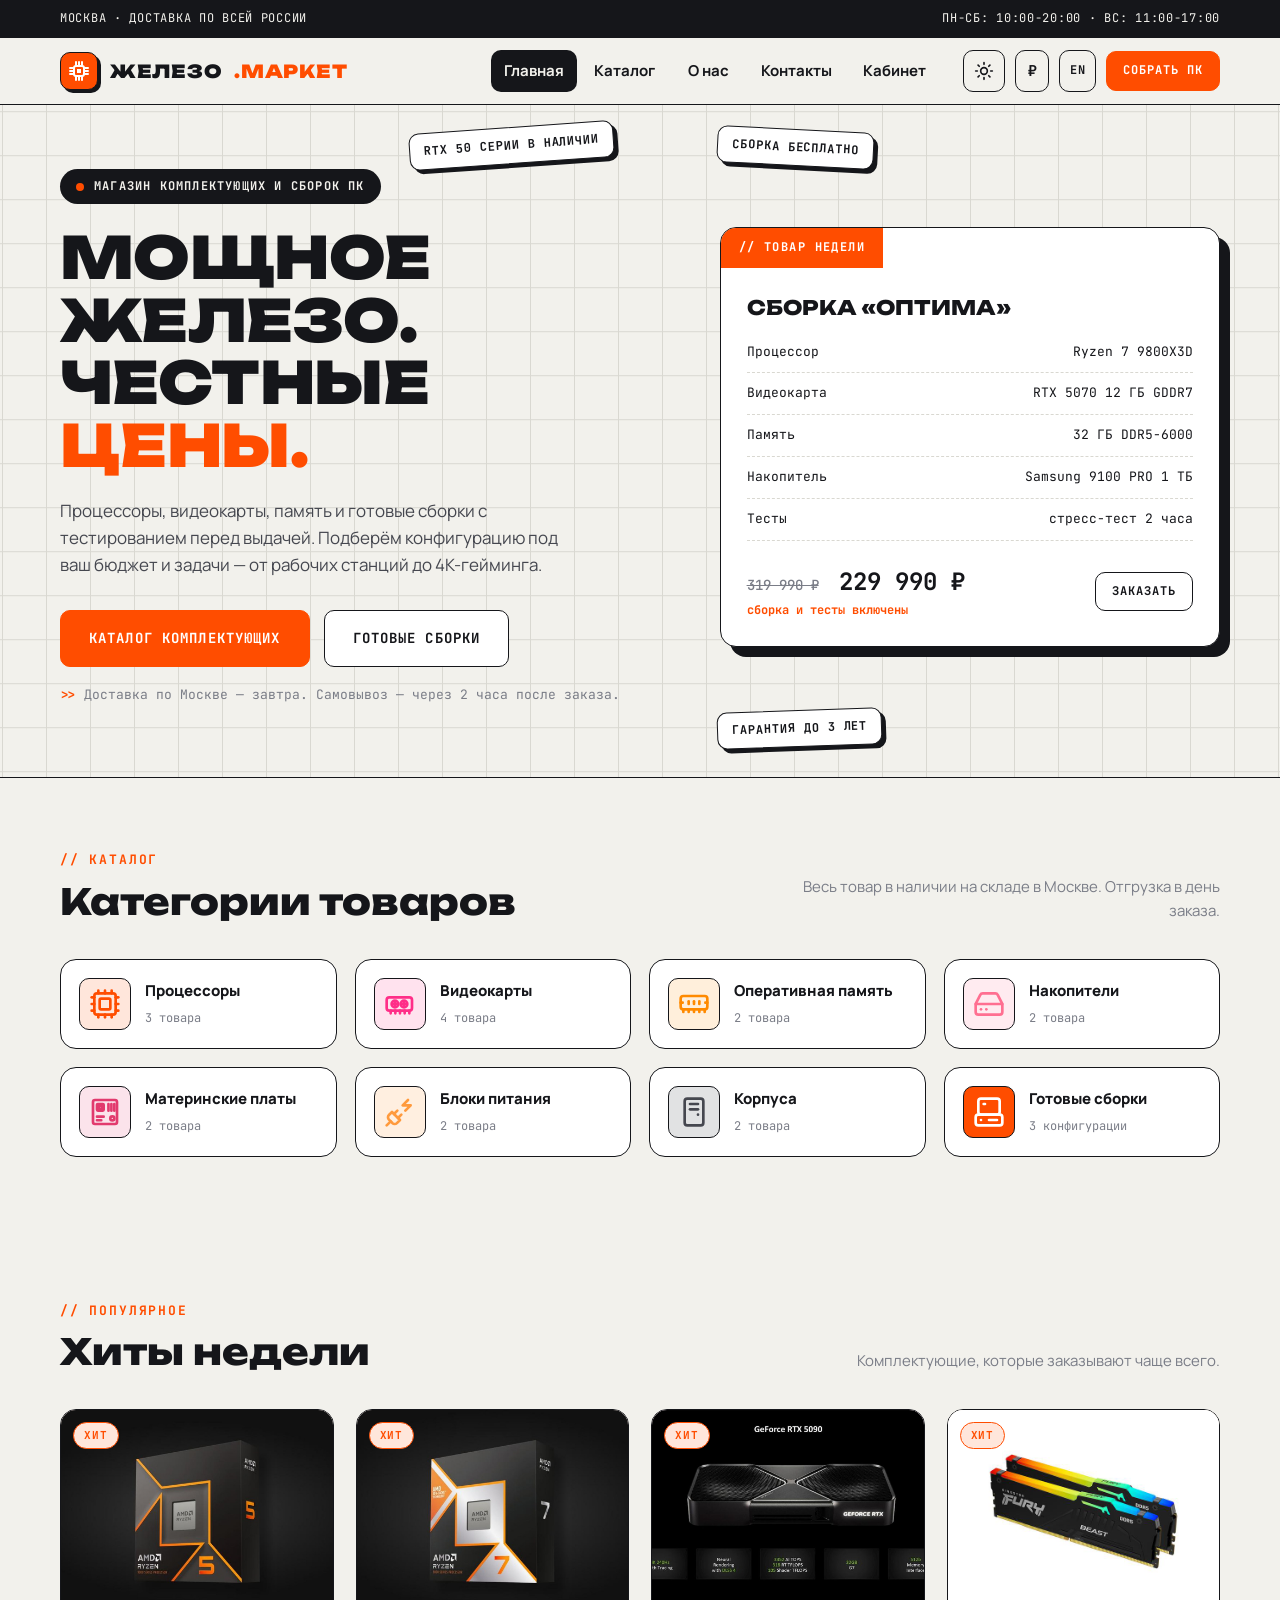
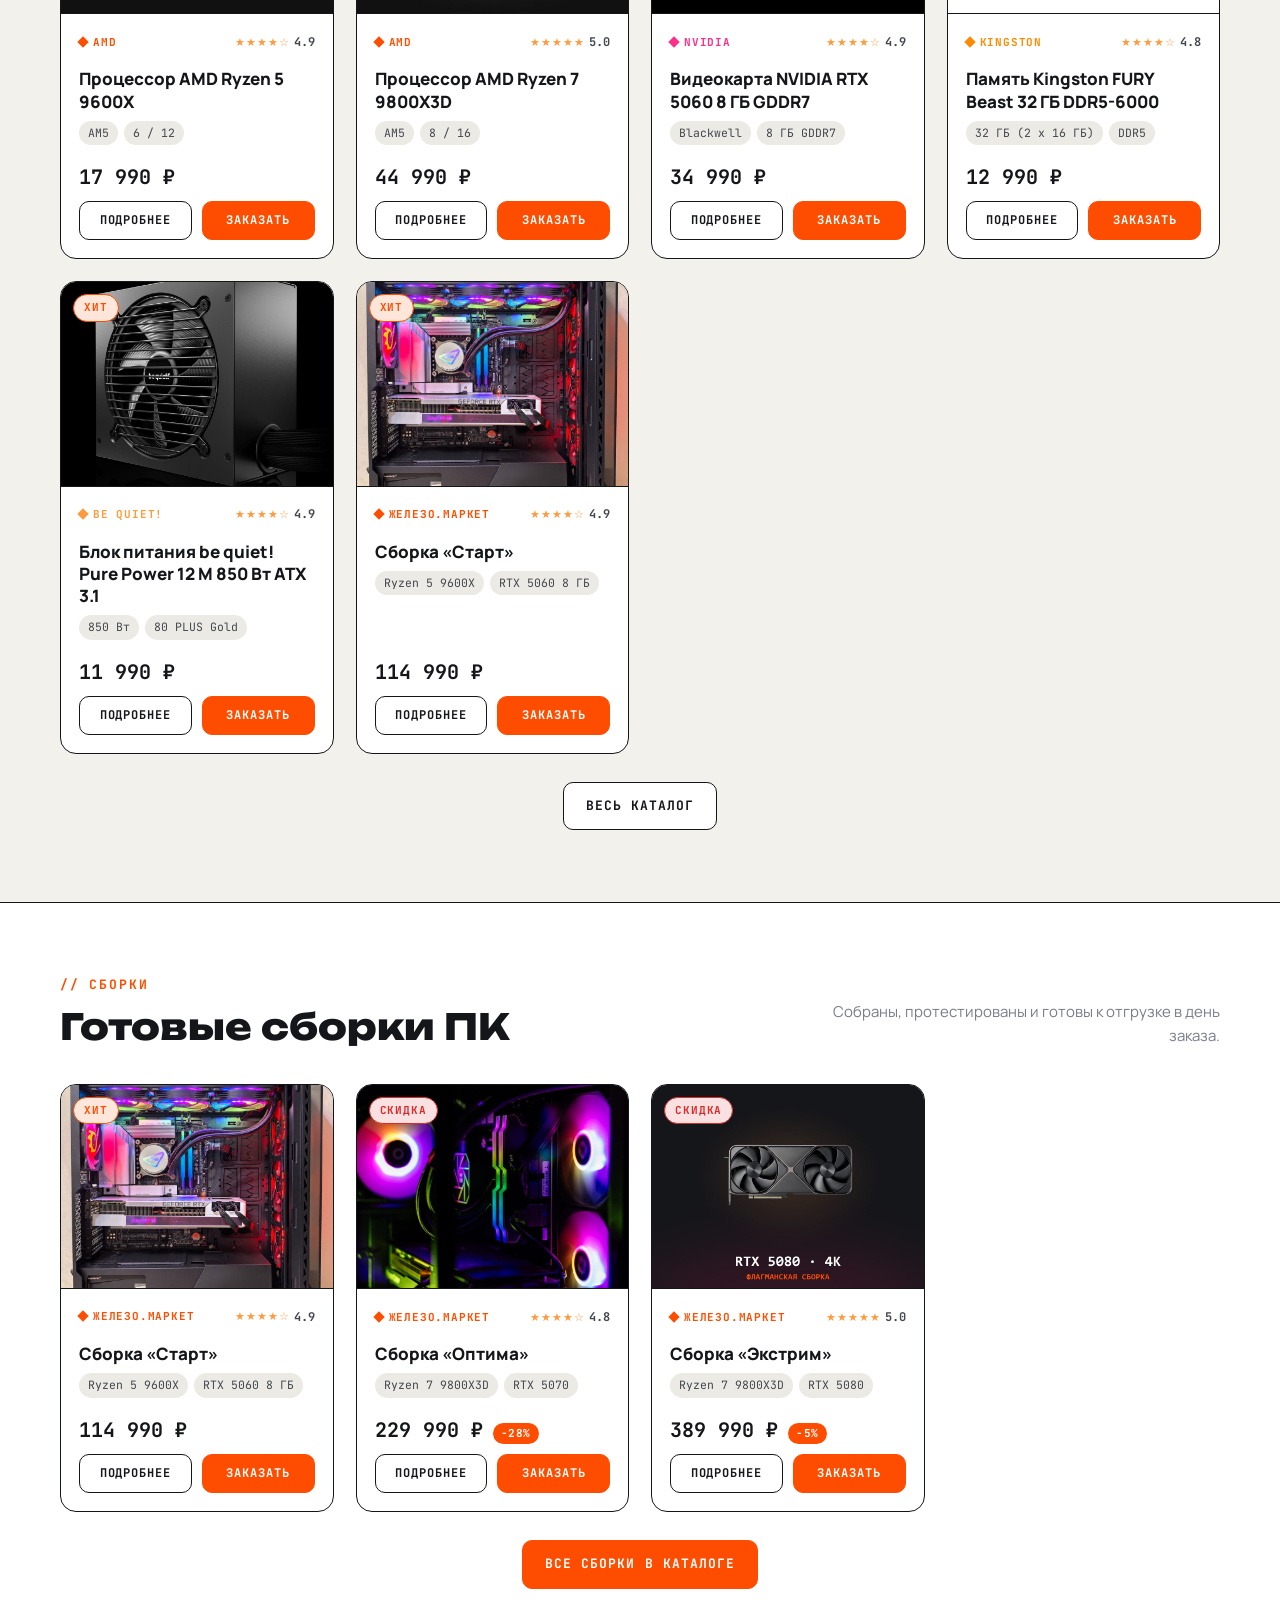
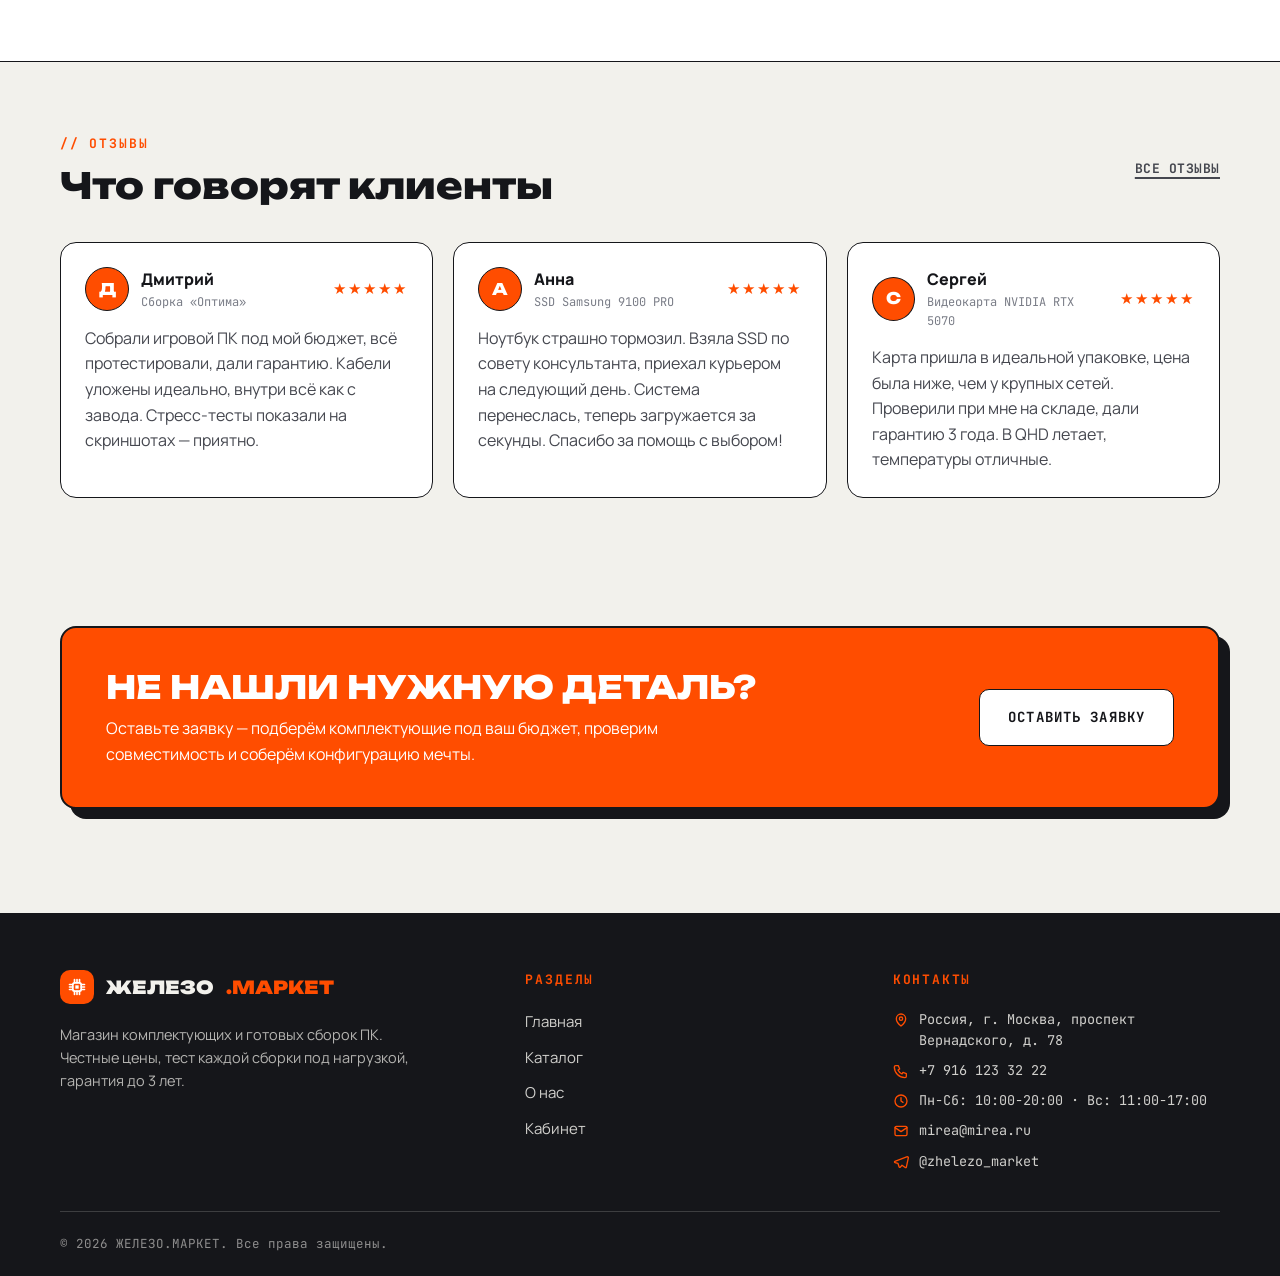
==== commit eb346cbf: "Девять фиксов: бейджи поверх фото, фотки 4:3 и новый Экстрим, бежевый баннер, дубли цифр в отзывах, " ====
--- a/index.html
+++ b/index.html
@@ -9,8 +9,8 @@
 <link rel="preconnect" href="https://fonts.googleapis.com">
 <link rel="preconnect" href="https://fonts.gstatic.com" crossorigin>
 <link href="https://fonts.googleapis.com/css2?family=Unbounded:wght@500;700;800;900&family=Manrope:wght@400;500;700;800&family=JetBrains+Mono:wght@500;700&display=swap" rel="stylesheet">
-<link rel="stylesheet" href="css/style.css?v=remake-13">
-<script src="js/main.js?v=remake-13" defer></script>
+<link rel="stylesheet" href="css/style.css?v=remake-16">
+<script src="js/main.js?v=remake-16" defer></script>
 </head>
 <body>
 
--- a/css/style.css
+++ b/css/style.css
@@ -19,17 +19,17 @@
   --accent-ink: #ffffff;
   --accent-soft: #ffe3d6;
   --danger: #d92b2b;
-  --success: #12813b;
+  --success: #e23a6e;
   --shadow: #15161a;
   --header-h: 66px;
 
   --cat-cpu: #ff4d00;
-  --cat-gpu: #7c3aed;
-  --cat-ram: #0e90d8;
-  --cat-storage: #18a558;
+  --cat-gpu: #ff2e88;
+  --cat-ram: #ff8a00;
+  --cat-storage: #ff6f91;
   --cat-motherboard: #e23a6e;
-  --cat-psu: #d9a400;
-  --cat-case: #5c6474;
+  --cat-psu: #ff9a3d;
+  --cat-case: #45474f;
   --cat-build: #15161a;
 
   --font-display: "Unbounded", "Arial Black", sans-serif;
@@ -70,12 +70,19 @@
 
 body {
   margin: 0;
+  display: flex;
+  flex-direction: column;
+  min-height: 100vh;
   font-family: var(--font-body);
   font-size: 16px;
   line-height: 1.6;
   color: var(--ink);
   background-color: var(--paper);
   transition: background-color 0.35s ease, color 0.35s ease;
+}
+
+.site-footer {
+  margin-top: auto;
 }
 
 img,
@@ -149,7 +156,6 @@
 }
 
 .button:hover {
-  transform: translate(-2px, -2px);
   box-shadow: 4px 4px 0 var(--shadow);
 }
 
@@ -650,7 +656,6 @@
 }
 
 .cat-tile:hover {
-  transform: translate(-2px, -2px);
   box-shadow: 5px 5px 0 var(--shadow);
 }
 
@@ -740,7 +745,6 @@
 }
 
 .product-card:hover {
-  transform: translate(-3px, -3px);
   box-shadow: 7px 7px 0 var(--shadow);
 }
 
@@ -812,6 +816,7 @@
   position: absolute;
   top: 12px;
   left: 12px;
+  z-index: 1;
   display: flex;
   flex-direction: column;
   gap: 6px;
@@ -946,7 +951,6 @@
 }
 
 .advantage-card:hover {
-  transform: translate(-2px, -2px);
   box-shadow: 5px 5px 0 var(--shadow);
 }
 
@@ -1095,6 +1099,10 @@
   align-items: start;
 }
 
+.filters-toggle {
+  display: none;
+}
+
 .filters {
   position: sticky;
   top: calc(var(--header-h) + 20px);
@@ -1708,8 +1716,8 @@
   font-weight: 800;
   text-transform: uppercase;
   line-height: 1.25;
-  background: var(--ink);
-  color: var(--paper);
+  background: var(--accent-soft);
+  color: var(--ink);
   border: var(--border);
   border-radius: var(--radius);
   box-shadow: 10px 10px 0 var(--shadow);
@@ -2086,6 +2094,20 @@
 
 /* ---------- Адаптив ---------- */
 
+/* Пункты меню: фиксированная ширина по языку с длинными подписями,
+   чтобы навигация не прыгала при смене языка */
+@media (min-width: 1025px) {
+  .site-nav__link {
+    text-align: center;
+  }
+
+  .site-nav__list > li:nth-child(1) > .site-nav__link { min-width: 86px; }
+  .site-nav__list > li:nth-child(2) > .site-nav__link { min-width: 86px; }
+  .site-nav__list > li:nth-child(3) > .site-nav__link { min-width: 72px; }
+  .site-nav__list > li:nth-child(4) > .site-nav__link { min-width: 97px; }
+  .site-nav__list > li:nth-child(5) > .site-nav__link { min-width: 90px; }
+}
+
 @media (min-width: 1920px) {
   .container {
     max-width: 1360px;
@@ -2143,6 +2165,50 @@
 @media (max-width: 720px) {
   .topbar__item--schedule {
     display: none;
+  }
+
+  /* Фильтры сворачиваются в кнопку */
+  .filters-toggle {
+    display: flex;
+    align-items: center;
+    justify-content: space-between;
+    gap: 10px;
+    width: 100%;
+    padding: 13px 18px;
+    font-family: var(--font-mono);
+    font-size: 14px;
+    font-weight: 700;
+    letter-spacing: 0.03em;
+    color: var(--ink);
+    background: var(--surface);
+    border: var(--border);
+    border-radius: var(--radius);
+    cursor: pointer;
+  }
+
+  .filters-toggle::after {
+    content: '▸';
+    color: var(--accent);
+    transition: transform 0.2s ease;
+  }
+
+  .filters-open .filters-toggle::after {
+    transform: rotate(90deg);
+  }
+
+  .filters {
+    display: none;
+    margin-top: 14px;
+  }
+
+  .filters-open .filters {
+    display: block;
+  }
+
+  /* Карточки не должны раздвигать экран */
+
+  .product-card__topline {
+    flex-wrap: wrap;
   }
 
   .site-header__inner {
@@ -2186,7 +2252,7 @@
   }
 
   .cat-grid {
-    grid-template-columns: repeat(2, 1fr);
+    grid-template-columns: repeat(2, minmax(0, 1fr));
     gap: 12px;
   }
 
@@ -2287,6 +2353,45 @@
   }
 }
 
+/* ---------- Узкие телефоны ---------- */
+
+@media (max-width: 480px) {
+  .cat-tile {
+    flex-wrap: wrap;
+    gap: 10px;
+    padding: 12px;
+  }
+
+  .cat-tile__mark {
+    width: 34px;
+    height: 34px;
+  }
+
+  .cat-tile__mark svg {
+    width: 20px;
+    height: 20px;
+  }
+
+  .cat-tile__title {
+    font-size: 13px;
+  }
+
+  .hero__actions .button {
+    width: 100%;
+  }
+
+  .order-dialog {
+    width: calc(100vw - 20px);
+    max-width: none;
+  }
+
+  .order-dialog__wrapper {
+    padding: 16px 14px 20px;
+    max-height: calc(100vh - 24px);
+    overflow-y: auto;
+  }
+}
+
 /* ---------- Доступность ---------- */
 
 @media (prefers-reduced-motion: reduce) {
@@ -2311,6 +2416,20 @@
 
 .theme-transition * {
   transition-duration: 0.01ms !important;
+}
+
+/* Плавная смена темы: кроссфейд всей страницы через View Transitions */
+::view-transition-old(root),
+::view-transition-new(root) {
+  animation-duration: 0.55s;
+  animation-timing-function: ease;
+}
+
+@media (prefers-reduced-motion: reduce) {
+  ::view-transition-old(root),
+  ::view-transition-new(root) {
+    animation: none;
+  }
 }
 
 .visually-hidden {
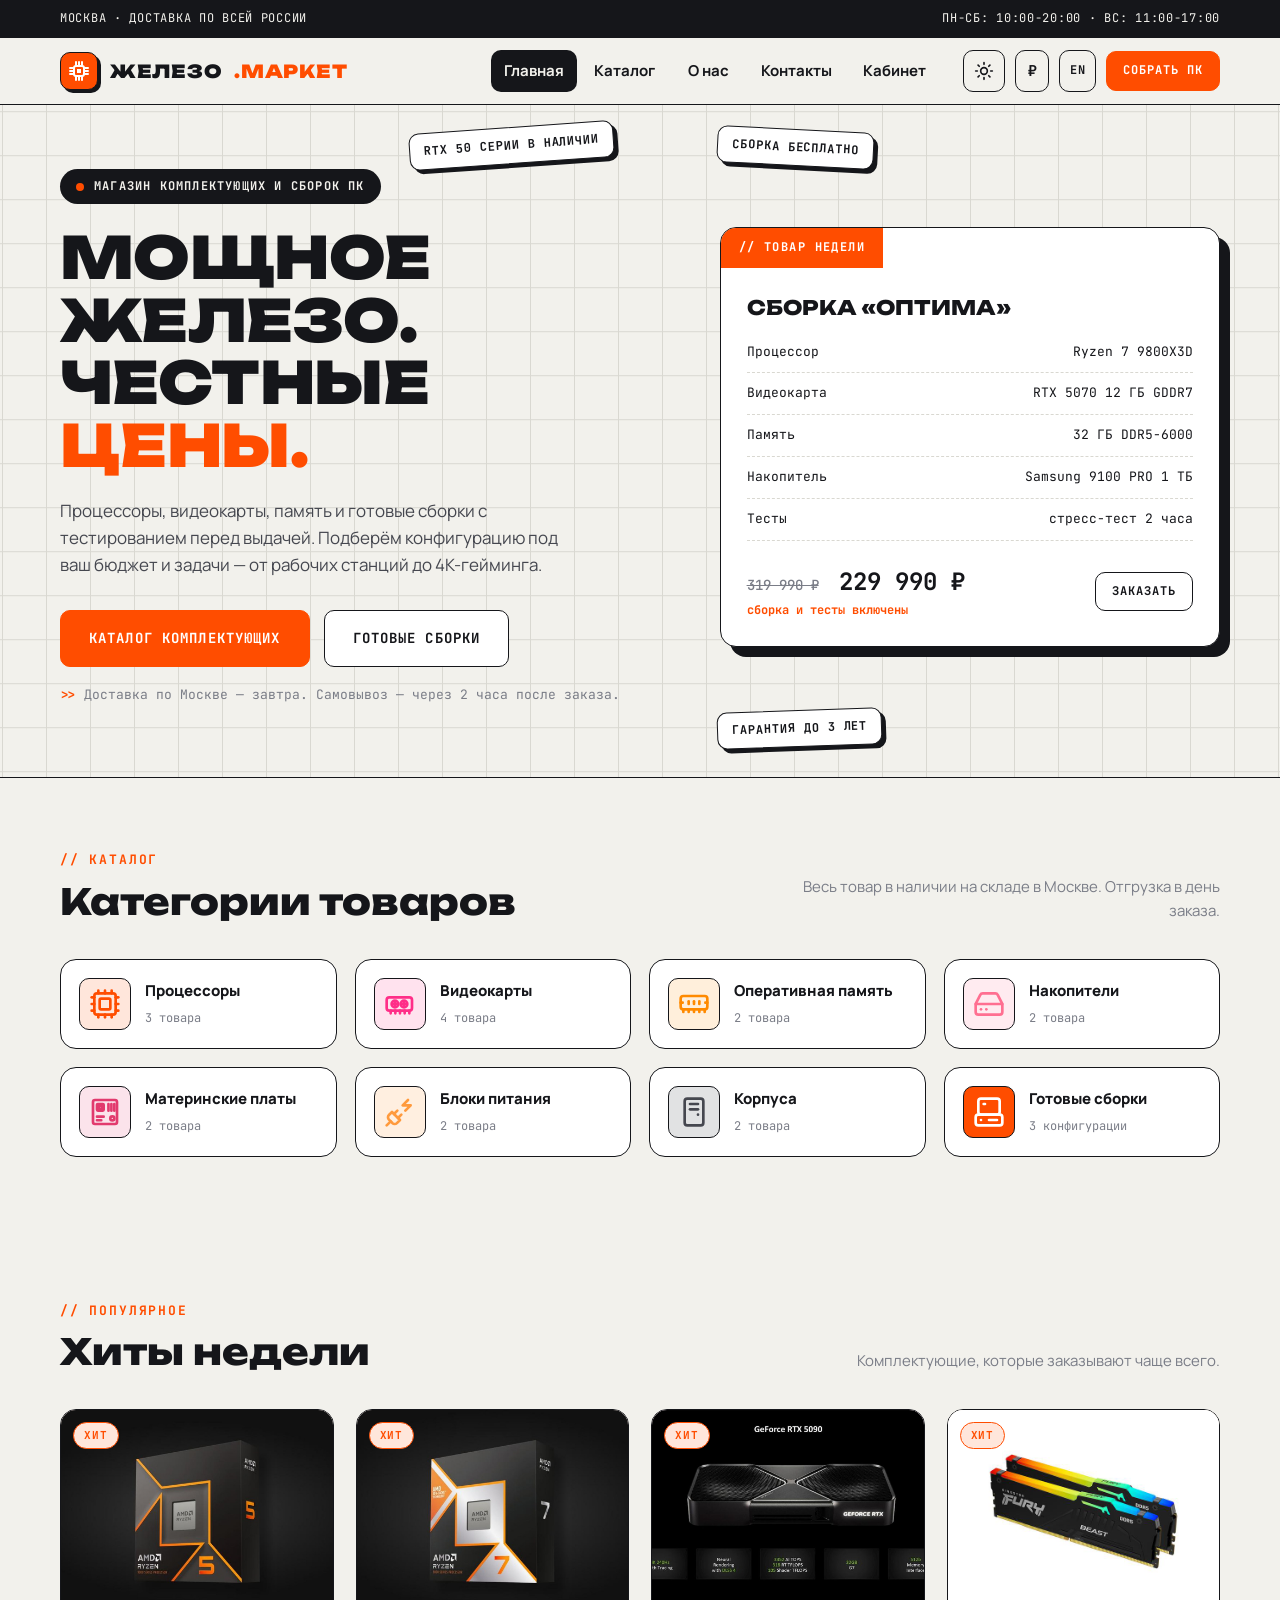
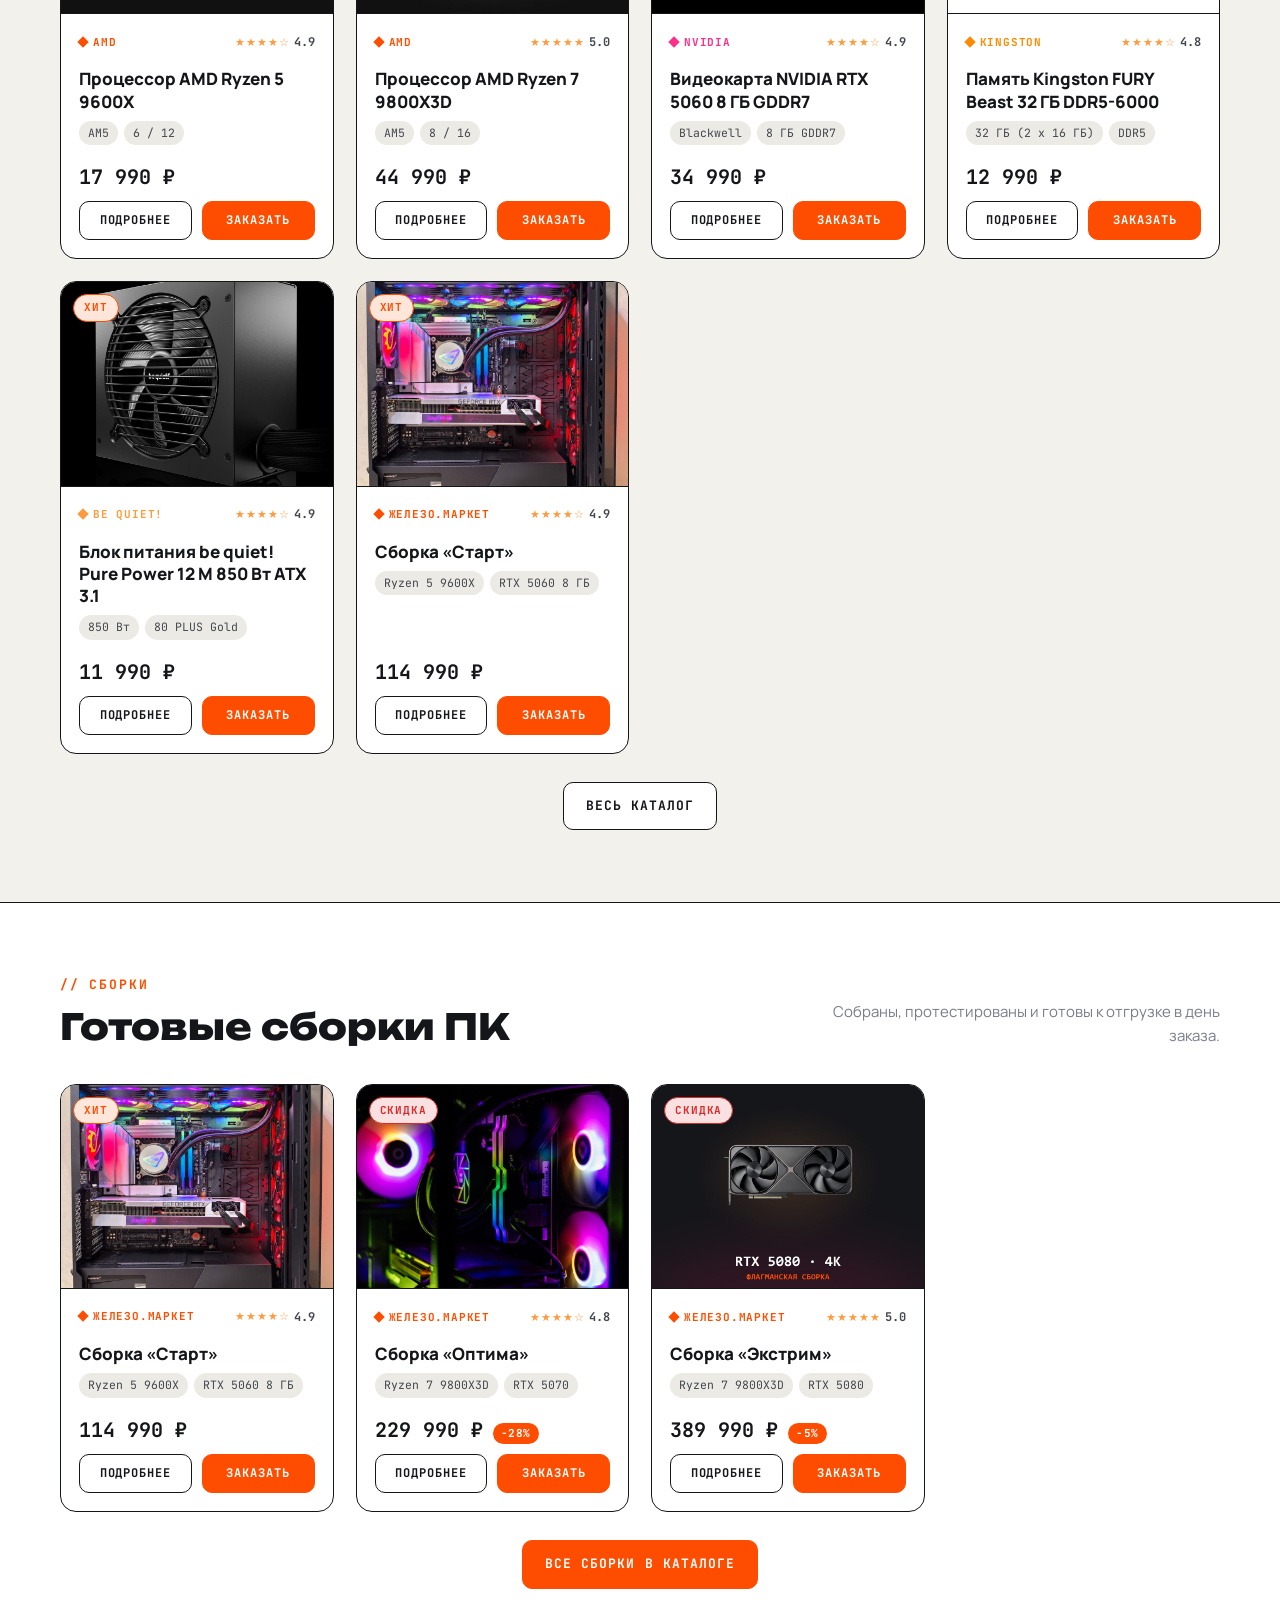
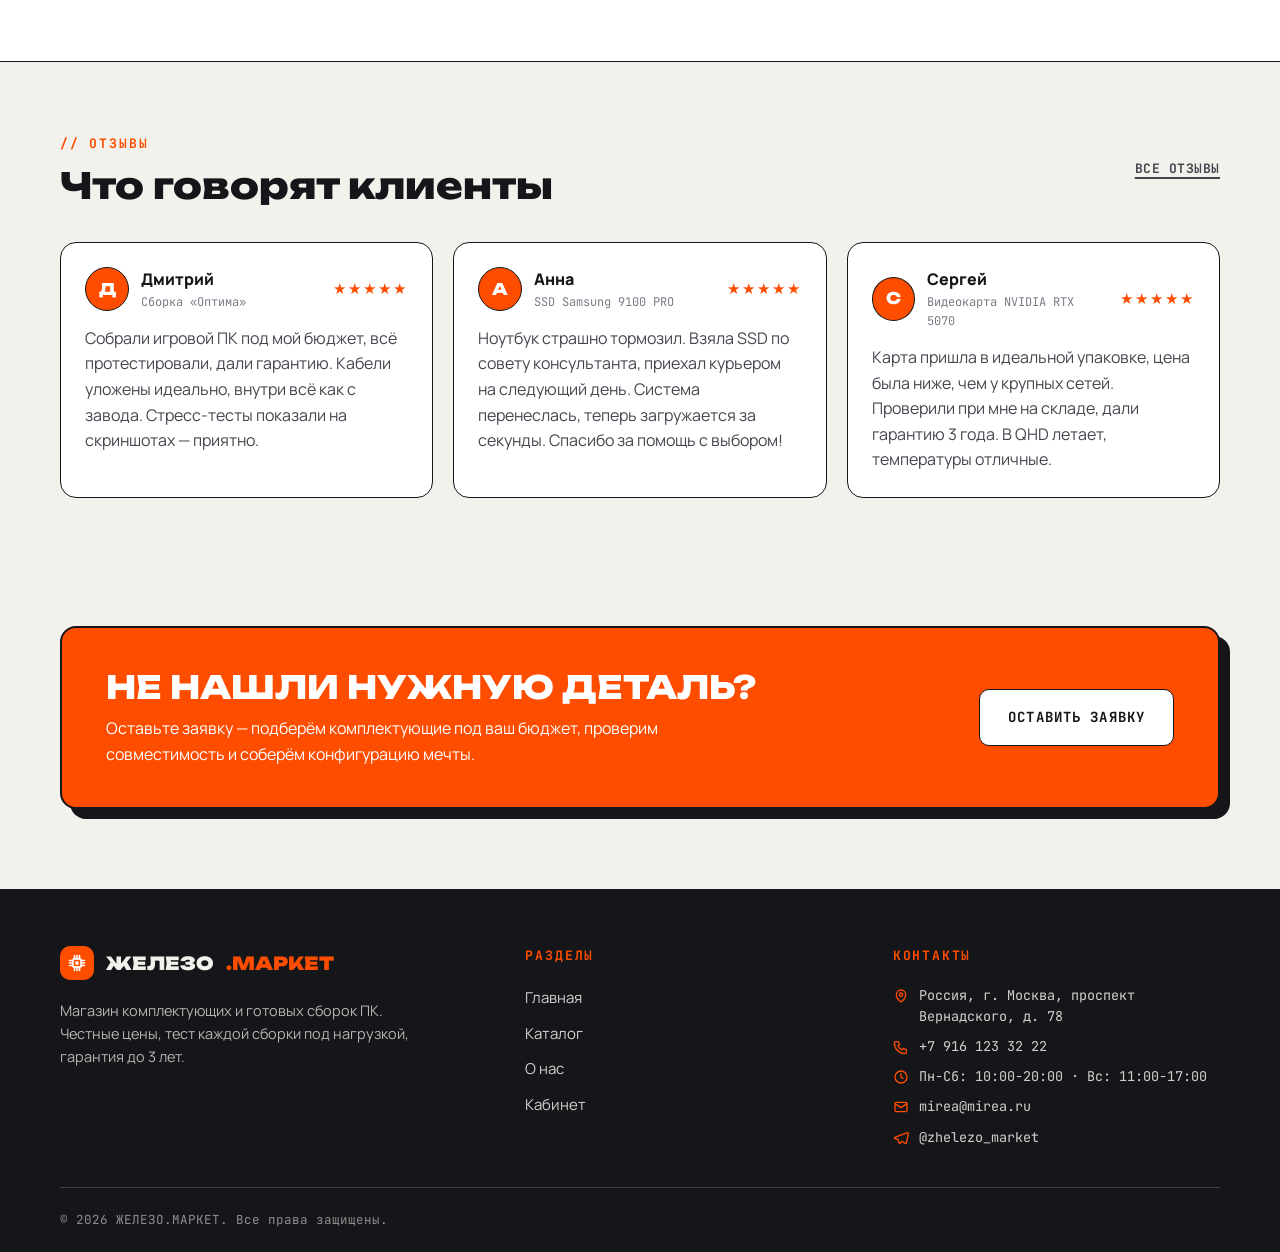
==== commit d7369c74: "Футер прижат к низу: main растягивается flex-ом, надёжно на любом разрешении" ====
--- a/index.html
+++ b/index.html
@@ -9,8 +9,8 @@
 <link rel="preconnect" href="https://fonts.googleapis.com">
 <link rel="preconnect" href="https://fonts.gstatic.com" crossorigin>
 <link href="https://fonts.googleapis.com/css2?family=Unbounded:wght@500;700;800;900&family=Manrope:wght@400;500;700;800&family=JetBrains+Mono:wght@500;700&display=swap" rel="stylesheet">
-<link rel="stylesheet" href="css/style.css?v=remake-16">
-<script src="js/main.js?v=remake-16" defer></script>
+<link rel="stylesheet" href="css/style.css?v=remake-17">
+<script src="js/main.js?v=remake-17" defer></script>
 </head>
 <body>
 
--- a/css/style.css
+++ b/css/style.css
@@ -81,10 +81,6 @@
   transition: background-color 0.35s ease, color 0.35s ease;
 }
 
-.site-footer {
-  margin-top: auto;
-}
-
 img,
 svg {
   display: block;
@@ -130,6 +126,7 @@
 }
 
 .main {
+  flex: 1 0 auto;
   padding-bottom: 24px;
 }
 
@@ -1911,7 +1908,7 @@
 /* ---------- Подвал ---------- */
 
 .site-footer {
-  margin-top: 24px;
+  margin-top: auto;
   background: #15161a;
   color: #f2f1ec;
   border-top: 1.5px solid #15161a;
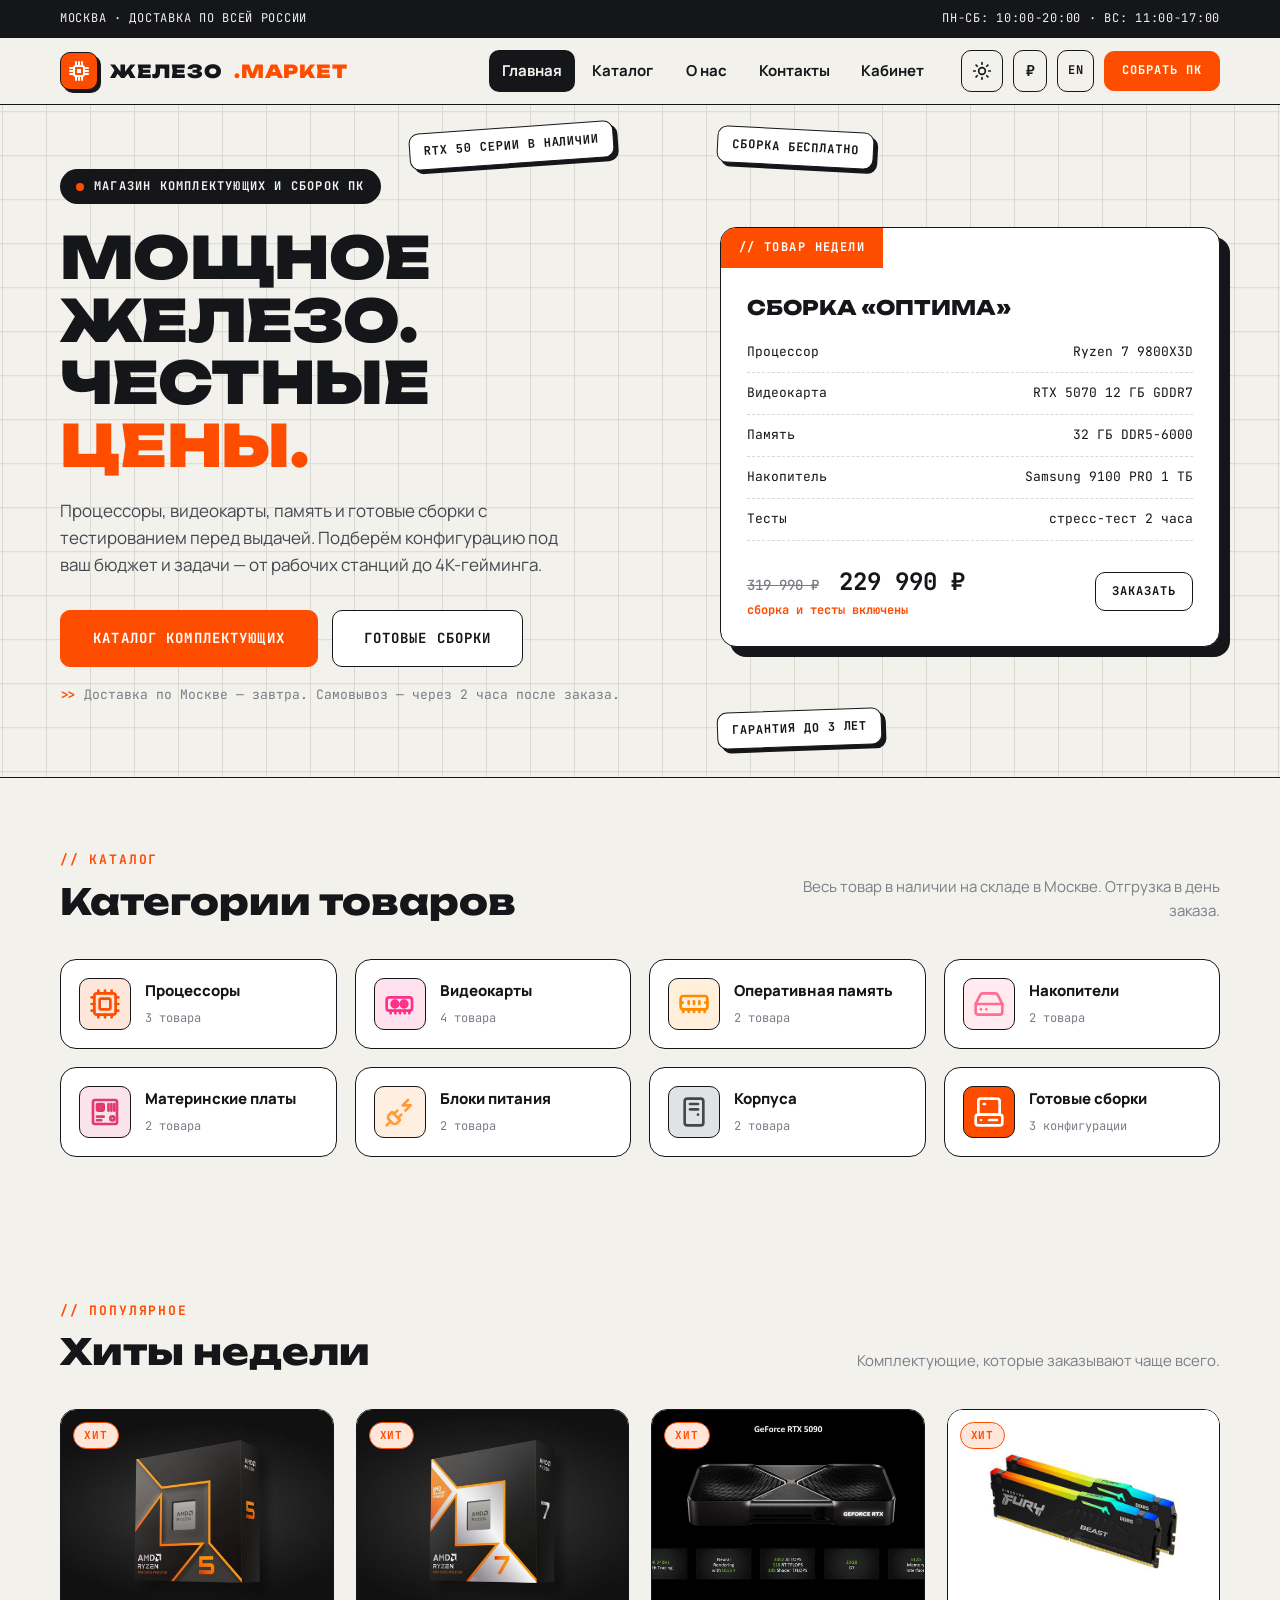
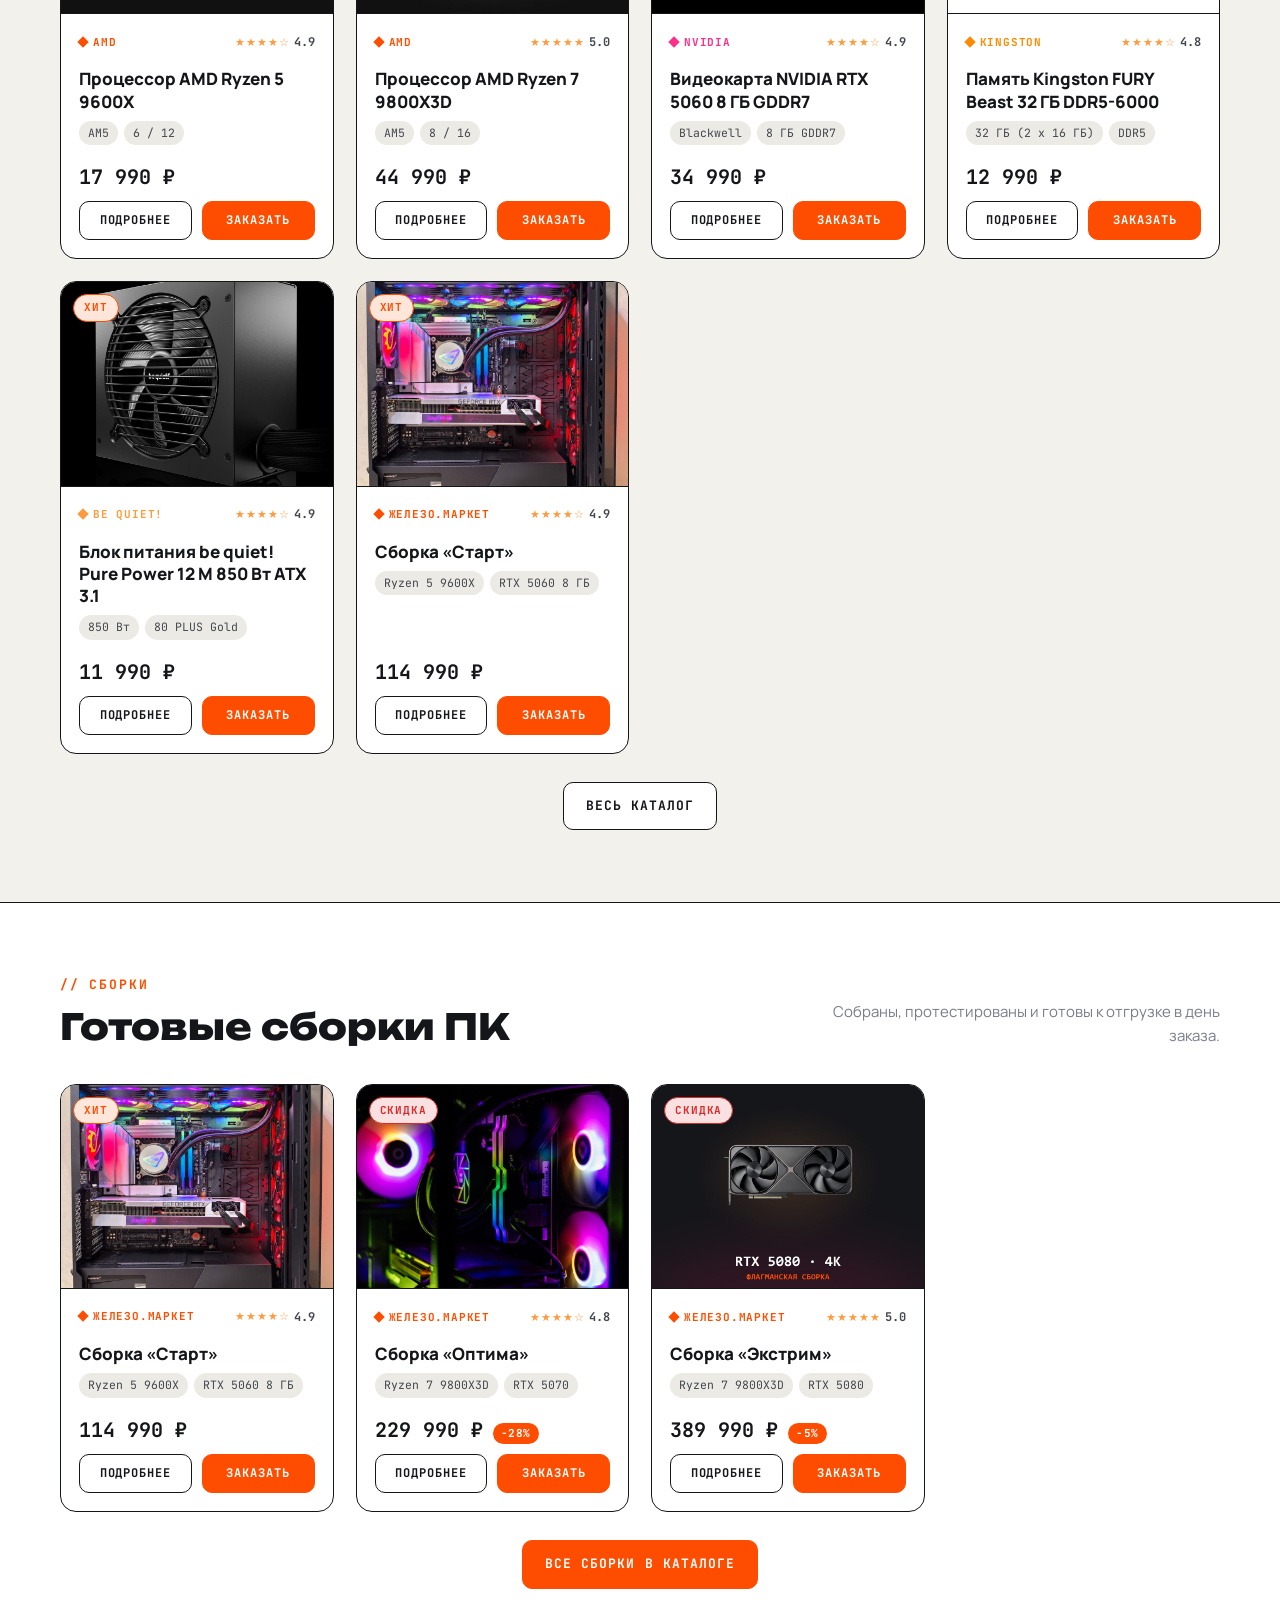
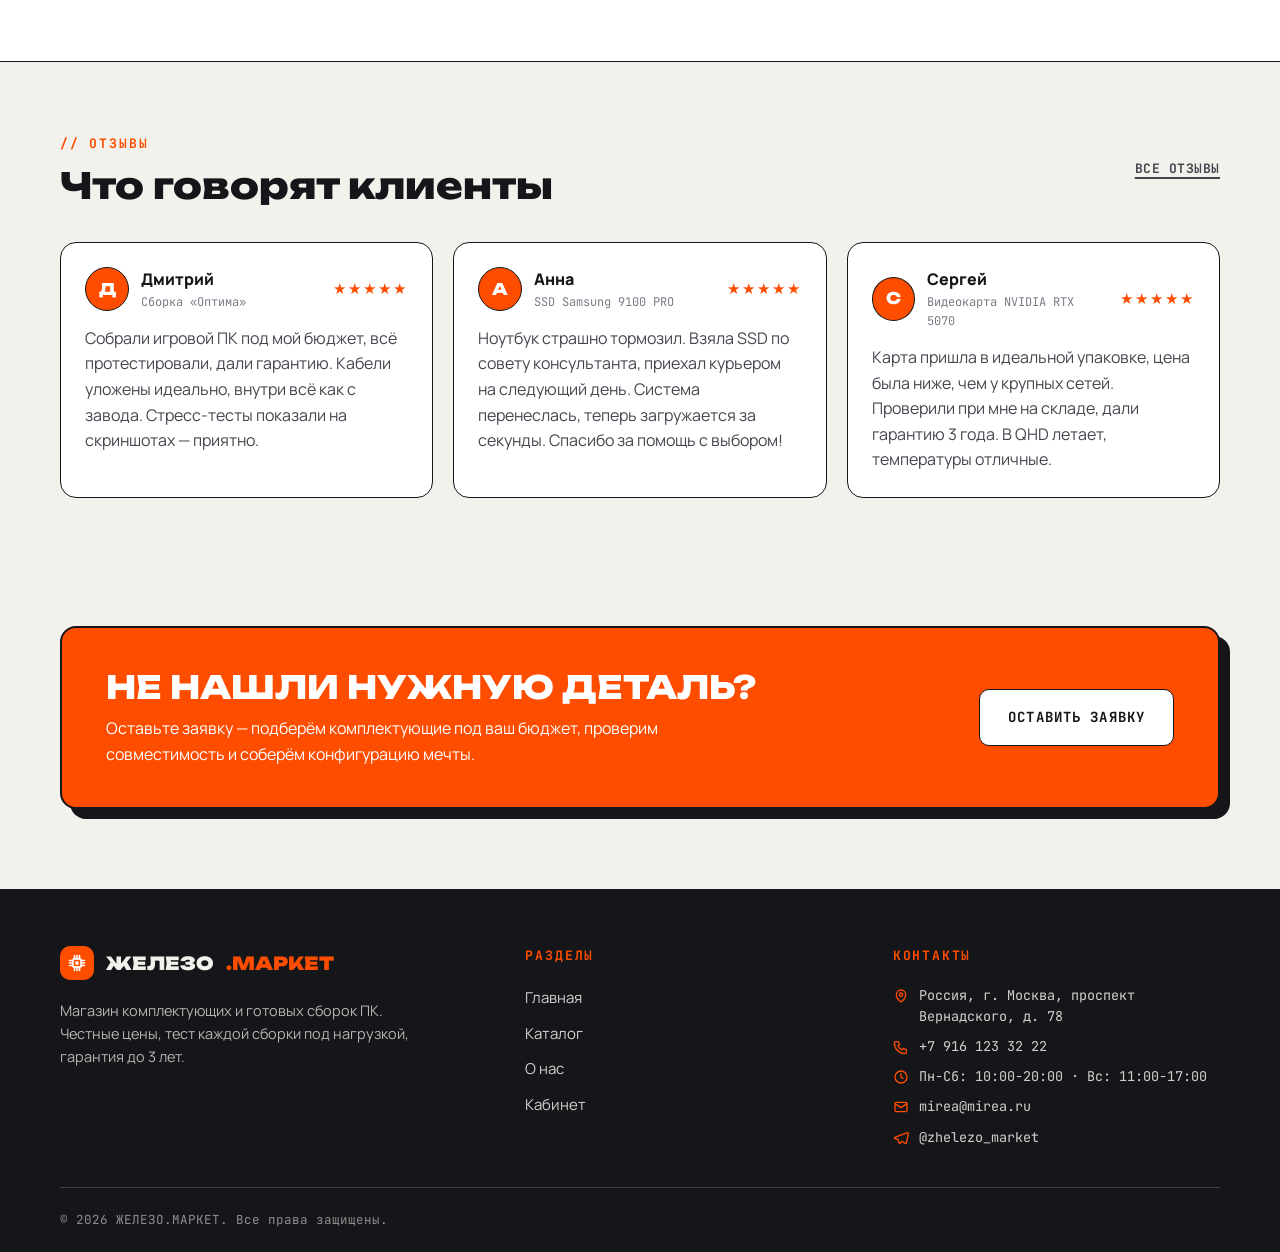
==== commit bc9e3450: "Стабильная ширина кнопок при смене языка; плавные тени панелей при ховере; оранжевая кнопка сброса ф" ====
--- a/index.html
+++ b/index.html
@@ -9,8 +9,8 @@
 <link rel="preconnect" href="https://fonts.googleapis.com">
 <link rel="preconnect" href="https://fonts.gstatic.com" crossorigin>
 <link href="https://fonts.googleapis.com/css2?family=Unbounded:wght@500;700;800;900&family=Manrope:wght@400;500;700;800&family=JetBrains+Mono:wght@500;700&display=swap" rel="stylesheet">
-<link rel="stylesheet" href="css/style.css?v=remake-17">
-<script src="js/main.js?v=remake-17" defer></script>
+<link rel="stylesheet" href="css/style.css?v=remake-18">
+<script src="js/main.js?v=remake-18" defer></script>
 </head>
 <body>
 
--- a/css/style.css
+++ b/css/style.css
@@ -2103,6 +2103,71 @@
   .site-nav__list > li:nth-child(3) > .site-nav__link { min-width: 72px; }
   .site-nav__list > li:nth-child(4) > .site-nav__link { min-width: 97px; }
   .site-nav__list > li:nth-child(5) > .site-nav__link { min-width: 90px; }
+}
+
+/* ---------- Стабильная ширина кнопок при смене языка ---------- */
+
+.site-header__cta {
+  min-width: 116px;
+}
+
+.hero__actions .button--primary {
+  min-width: 258px;
+}
+
+.hero__actions .button:not(.button--primary) {
+  min-width: 191px;
+}
+
+.product-page__actions .button--primary {
+  min-width: 134px;
+}
+
+.product-page__actions .button:not(.button--primary) {
+  min-width: 239px;
+}
+
+.form-card .button--primary {
+  min-width: 108px;
+}
+
+/* ---------- Плавные тени при наведении на панели ---------- */
+
+.review-card,
+.info-card,
+.principle-card,
+.form-card,
+.spec-card,
+.filters {
+  transition: box-shadow 0.25s ease;
+}
+
+.review-card:hover,
+.info-card:hover,
+.principle-card:hover,
+.form-card:hover,
+.spec-card:hover,
+.filters:hover {
+  box-shadow: 6px 6px 0 var(--shadow);
+}
+
+@media (prefers-reduced-motion: reduce) {
+  .review-card,
+  .info-card,
+  .principle-card,
+  .form-card,
+  .spec-card,
+  .filters {
+    transition: none;
+  }
+}
+
+/* Сбросить фильтры: оранжевая с тенью при наведении */
+.filters .button--ghost:hover {
+  background: var(--accent);
+  border-color: var(--accent);
+  color: #ffffff;
+  box-shadow: 4px 4px 0 var(--shadow);
 }
 
 @media (min-width: 1920px) {
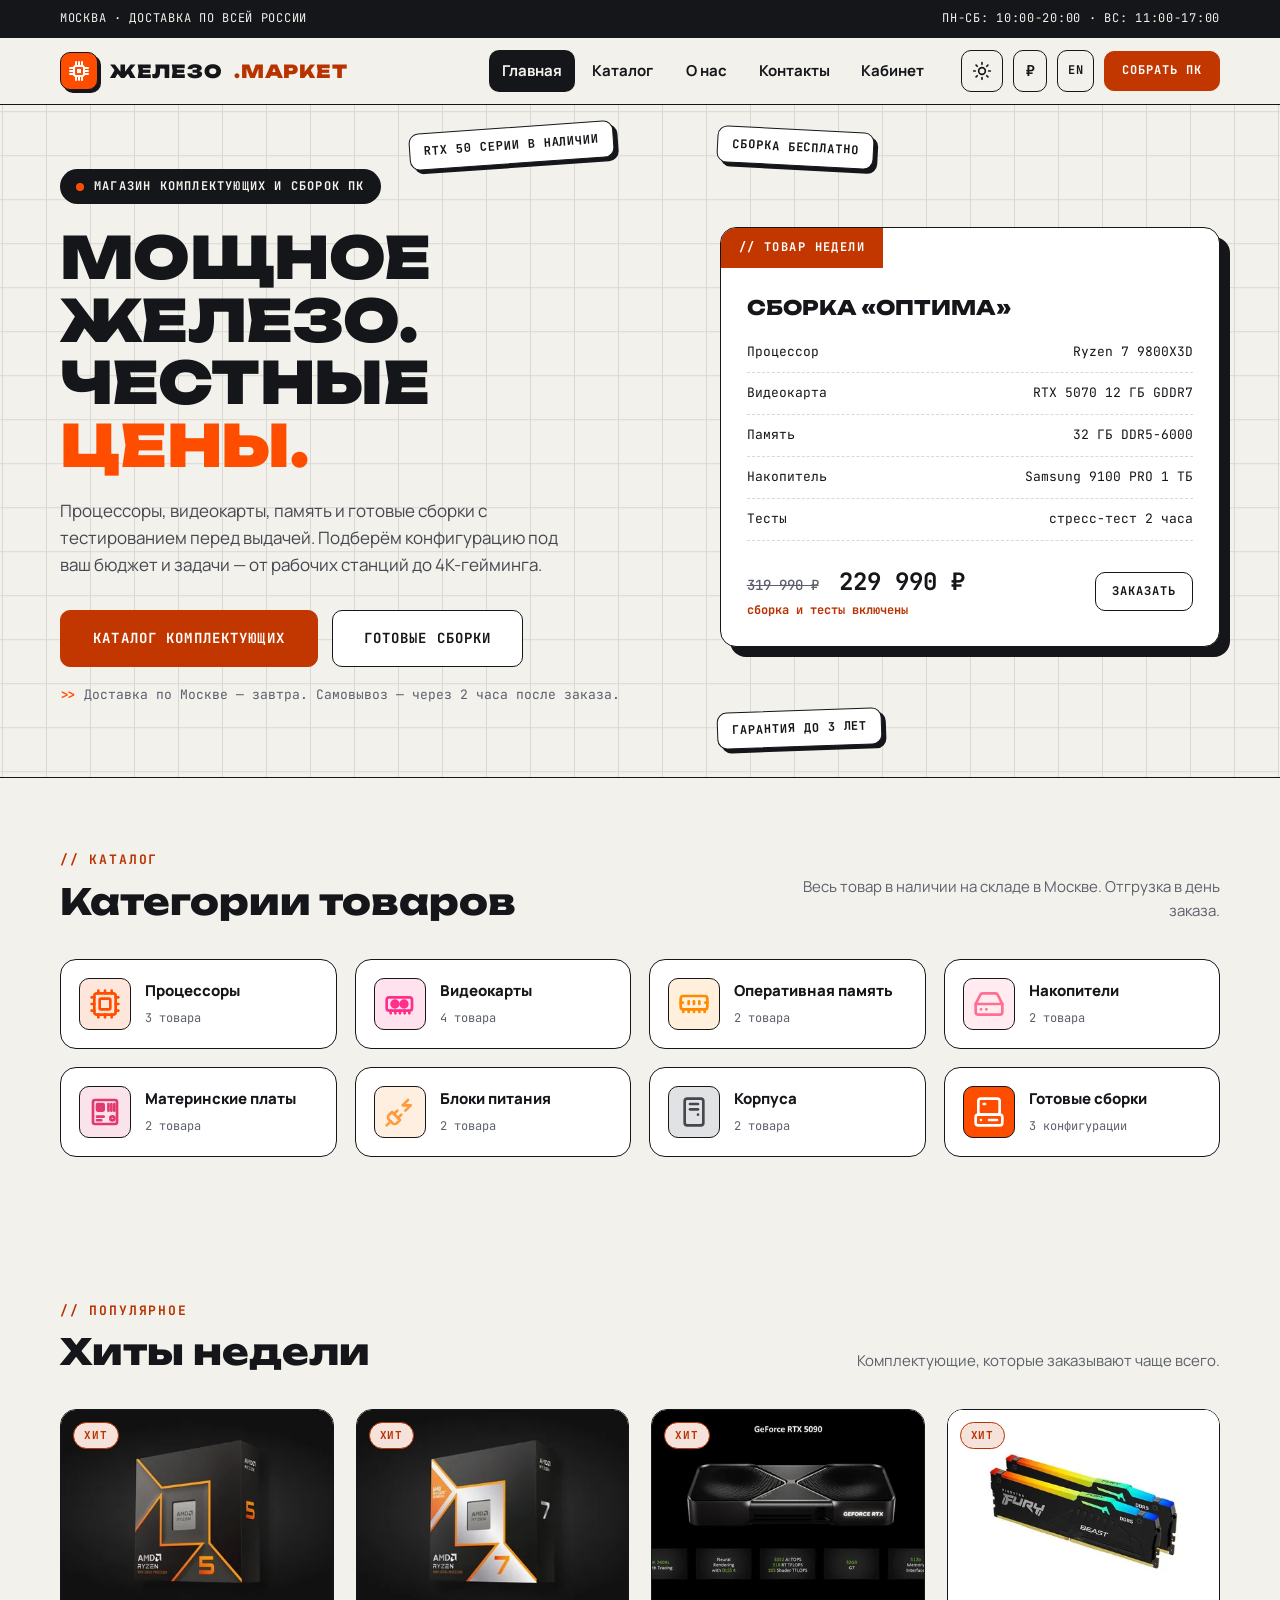
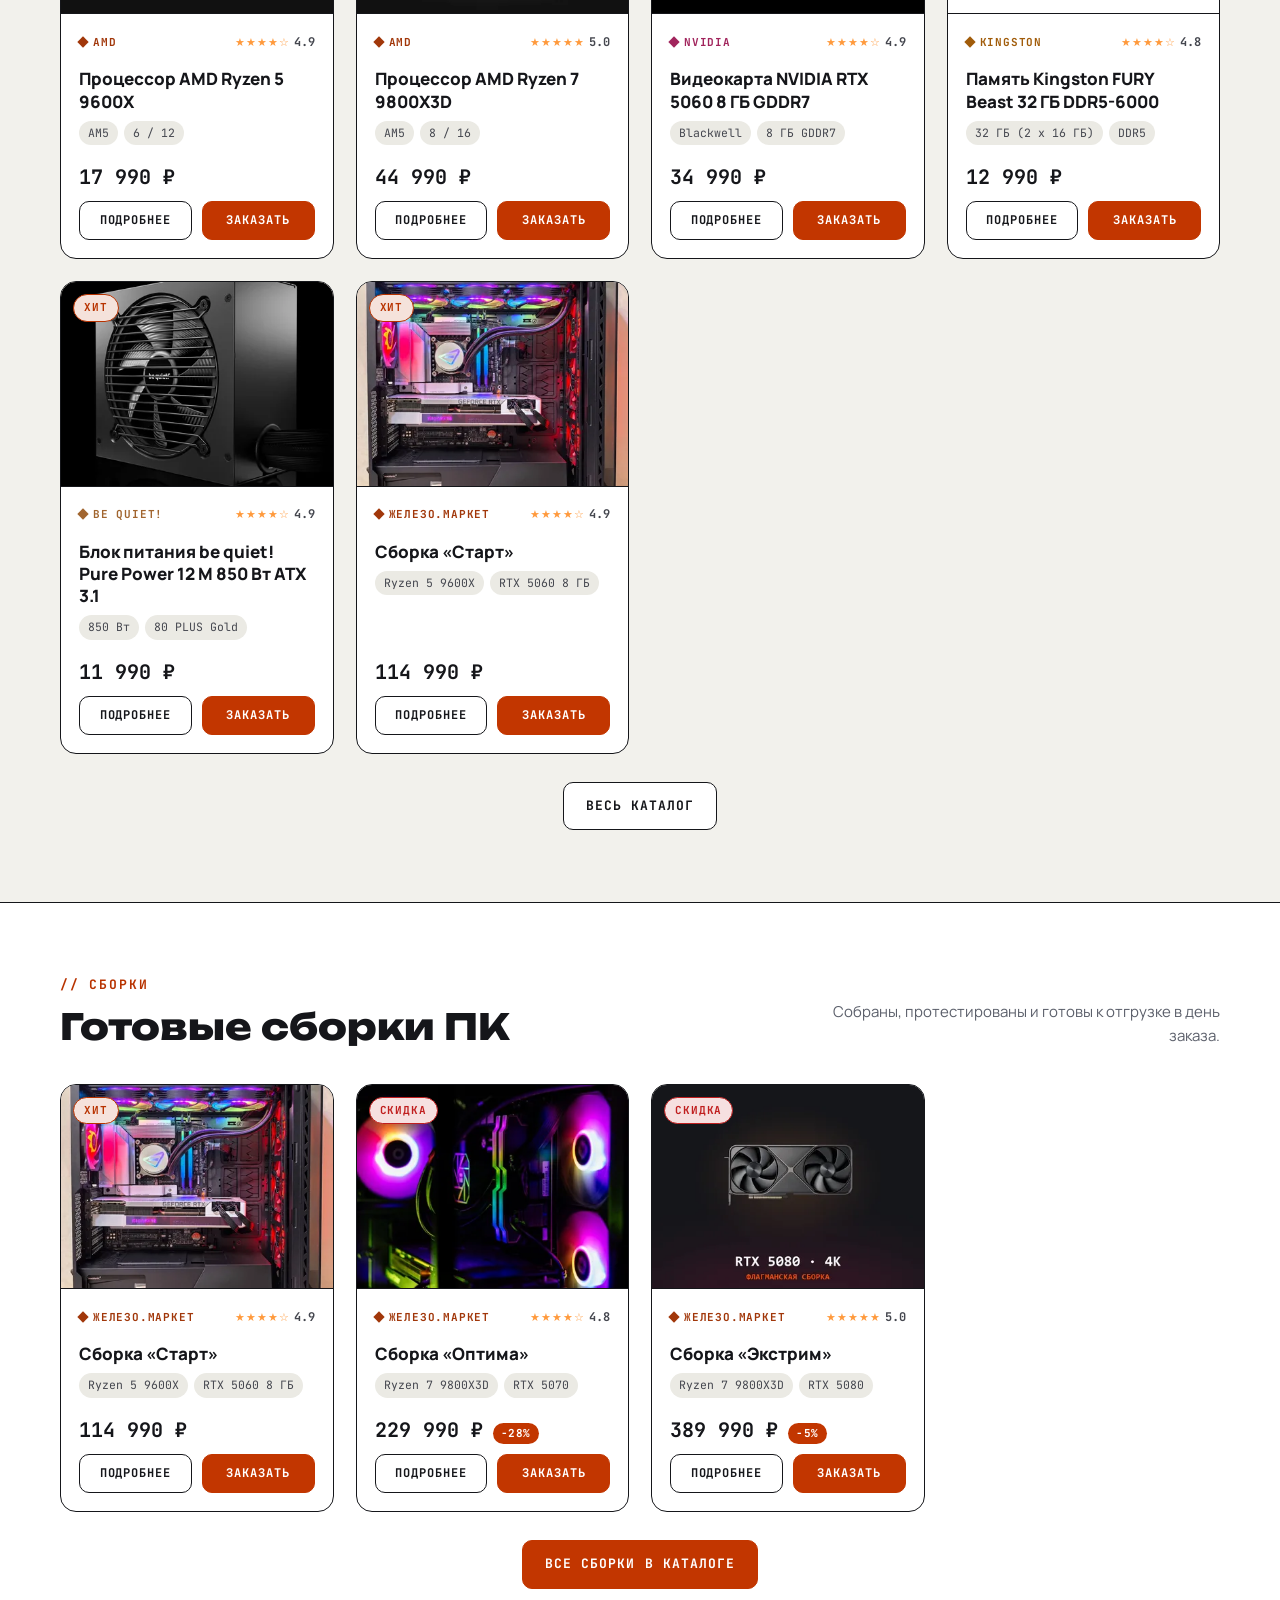
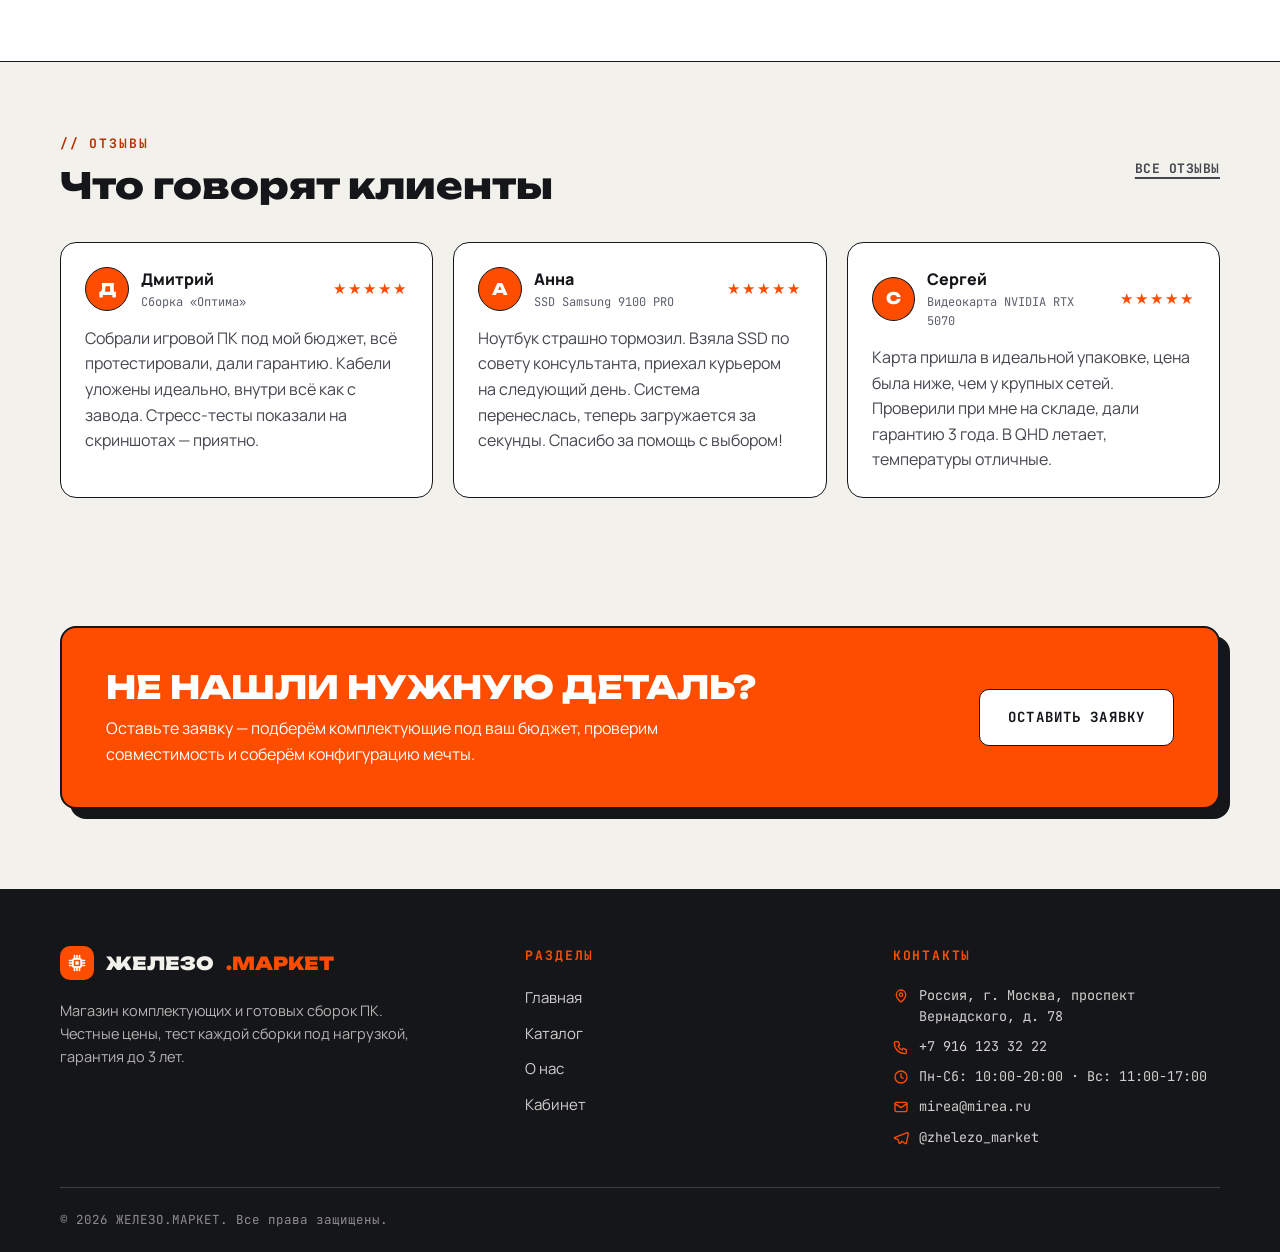
==== commit c8e1f4f0: "Доступность и адаптивность (13-14): alt и размеры изображений, ARIA по делу, Lighthouse 100/100, res" ====
--- a/index.html
+++ b/index.html
@@ -9,8 +9,8 @@
 <link rel="preconnect" href="https://fonts.googleapis.com">
 <link rel="preconnect" href="https://fonts.gstatic.com" crossorigin>
 <link href="https://fonts.googleapis.com/css2?family=Unbounded:wght@500;700;800;900&family=Manrope:wght@400;500;700;800&family=JetBrains+Mono:wght@500;700&display=swap" rel="stylesheet">
-<link rel="stylesheet" href="css/style.css?v=remake-18">
-<script src="js/main.js?v=remake-18" defer></script>
+<link rel="stylesheet" href="css/style.css?v=remake-20">
+<script src="js/main.js?v=remake-20" defer></script>
 </head>
 <body>
 
@@ -196,7 +196,7 @@
               <p class="review-card__product">Сборка «Оптима»</p>
                 </div>
           </div>
-          <p class="rating" aria-label="Оценка 5 из 5">★★★★★</p>
+          <p class="rating"><span aria-hidden="true">★★★★★</span><span class="visually-hidden">Оценка 5 из 5</span></p>
         </div>
         <p class="review-card__text">Собрали игровой ПК под мой бюджет, всё протестировали, дали гарантию. Кабели уложены идеально, внутри всё как с завода. Стресс-тесты показали на скриншотах — приятно.</p>
       </article>
@@ -210,7 +210,7 @@
               <p class="review-card__product">SSD Samsung 9100 PRO</p>
             </div>
           </div>
-          <p class="rating" aria-label="Оценка 5 из 5">★★★★★</p>
+          <p class="rating"><span aria-hidden="true">★★★★★</span><span class="visually-hidden">Оценка 5 из 5</span></p>
         </div>
         <p class="review-card__text">Ноутбук страшно тормозил. Взяла SSD по совету консультанта, приехал курьером на следующий день. Система перенеслась, теперь загружается за секунды. Спасибо за помощь с выбором!</p>
       </article>
@@ -224,7 +224,7 @@
               <p class="review-card__product">Видеокарта NVIDIA RTX 5070</p>
             </div>
           </div>
-          <p class="rating" aria-label="Оценка 5 из 5">★★★★★</p>
+          <p class="rating"><span aria-hidden="true">★★★★★</span><span class="visually-hidden">Оценка 5 из 5</span></p>
         </div>
         <p class="review-card__text">Карта пришла в идеальной упаковке, цена была ниже, чем у крупных сетей. Проверили при мне на складе, дали гарантию 3 года. В QHD летает, температуры отличные.</p>
       </article>
--- a/css/style.css
+++ b/css/style.css
@@ -12,13 +12,17 @@
   --surface-alt: #ebeae4;
   --ink: #15161a;
   --ink-soft: #45474f;
-  --muted: #7a7d87;
+  --muted: #5c606b;
   --line: #15161a;
   --line-soft: #d9d8d1;
   --accent: #ff4d00;
   --accent-ink: #ffffff;
+  /* Доступные варианты акцента: текст на светлом и фон кнопок с белым текстом */
+  --accent-text: #b83300;
+  --accent-btn: #c23600;
+  --success-text: #b01f4e;
   --accent-soft: #ffe3d6;
-  --danger: #d92b2b;
+  --danger: #c01f1f;
   --success: #e23a6e;
   --shadow: #15161a;
   --header-h: 66px;
@@ -52,6 +56,9 @@
   --line-soft: #363841;
   --accent-soft: #33190b;
   --accent-ink: #ffffff;
+  --accent-text: #ff9a6b;
+  --accent-btn: #c23600;
+  --success-text: #f07fa4;
   --shadow: #000000;
   --cat-build: #f2f1ec;
 }
@@ -148,8 +155,8 @@
   border: var(--border);
   border-radius: var(--radius-sm);
   box-shadow: 0 0 0 var(--shadow);
-  transition: box-shadow 0.15s ease, transform 0.15s ease, background-color 0.2s ease,
-    color 0.2s ease;
+  transition: box-shadow 0.25s ease, transform 0.25s ease, background-color 0.2s ease,
+    color 0.2s ease, border-color 0.25s ease;
 }
 
 .button:hover {
@@ -162,8 +169,8 @@
 }
 
 .button--primary {
-  background: var(--accent);
-  border-color: var(--accent);
+  background: var(--accent-btn);
+  border-color: var(--accent-btn);
   color: var(--accent-ink);
 }
 
@@ -215,7 +222,7 @@
 }
 
 .badge-tag--popular {
-  color: var(--accent);
+  color: var(--accent-text);
 }
 
 .badge-tag--discount {
@@ -223,7 +230,7 @@
 }
 
 .badge-tag--fast {
-  color: var(--success);
+  color: var(--success-text);
 }
 
 /* ---------- Шапка ---------- */
@@ -310,7 +317,7 @@
 }
 
 .site-header__logo .site-header__logo-accent {
-  color: var(--accent);
+  color: var(--accent-text);
 }
 
 .site-nav {
@@ -408,7 +415,7 @@
   font-weight: 700;
   letter-spacing: 0.14em;
   text-transform: uppercase;
-  color: var(--accent);
+  color: var(--accent-text);
   margin-bottom: 10px;
 }
 
@@ -575,7 +582,7 @@
   letter-spacing: 0.12em;
   text-transform: uppercase;
   color: var(--accent-ink);
-  background: var(--accent);
+  background: var(--accent-btn);
 }
 
 .hero__panel-body {
@@ -626,7 +633,7 @@
 .hero__panel-price small {
   display: block;
   font-size: 12px;
-  color: var(--accent);
+  color: var(--accent-text);
 }
 
 .hero__panel-footer .button {
@@ -649,7 +656,7 @@
   background: var(--surface);
   border: var(--border);
   border-radius: var(--radius);
-  transition: box-shadow 0.15s ease, transform 0.15s ease, background-color 0.2s ease;
+  transition: box-shadow 0.3s ease, transform 0.3s ease, background-color 0.2s ease, border-color 0.3s ease;
 }
 
 .cat-tile:hover {
@@ -738,7 +745,7 @@
   border: var(--border);
   border-radius: var(--radius);
   overflow: hidden;
-  transition: box-shadow 0.16s ease, transform 0.16s ease;
+  transition: box-shadow 0.3s ease, transform 0.3s ease, border-color 0.3s ease;
 }
 
 .product-card:hover {
@@ -944,7 +951,7 @@
   background: var(--surface);
   border: var(--border);
   border-radius: var(--radius);
-  transition: box-shadow 0.15s ease, transform 0.15s ease;
+  transition: box-shadow 0.3s ease, transform 0.3s ease, border-color 0.3s ease;
 }
 
 .advantage-card:hover {
@@ -1182,7 +1189,7 @@
 }
 
 .filters-result strong {
-  color: var(--accent);
+  color: var(--accent-text);
 }
 
 .catalog-empty {
@@ -1341,7 +1348,7 @@
   margin-top: 14px;
   font-family: var(--font-mono);
   font-size: 13px;
-  color: var(--success);
+  color: var(--success-text);
 }
 
 .product-page__status::before {
@@ -1349,7 +1356,7 @@
   width: 8px;
   height: 8px;
   border-radius: 50%;
-  background: var(--success);
+  background: var(--success-text);
 }
 
 .product-page__text {
@@ -2070,7 +2077,8 @@
 .reveal {
   opacity: 0;
   transform: translateY(26px);
-  transition: opacity 0.6s ease, transform 0.6s ease;
+  transition: opacity 0.6s ease, transform 0.6s ease,
+    box-shadow 0.3s ease, border-color 0.3s ease;
 }
 
 .reveal--visible {
@@ -2081,7 +2089,8 @@
 .reveal-card {
   opacity: 0;
   transform: translateY(26px) scale(0.98);
-  transition: opacity 0.55s ease, transform 0.55s ease;
+  transition: opacity 0.55s ease, transform 0.55s ease,
+    box-shadow 0.3s ease, border-color 0.3s ease, background-color 0.2s ease;
 }
 
 .reveal-card--visible {
@@ -2139,7 +2148,7 @@
 .form-card,
 .spec-card,
 .filters {
-  transition: box-shadow 0.25s ease;
+  transition: box-shadow 0.3s ease, border-color 0.3s ease, transform 0.3s ease;
 }
 
 .review-card:hover,
@@ -2177,6 +2186,37 @@
 }
 
 @media (max-width: 1024px) {
+  /* Шапка переносится: навигация отдельной строкой со скроллом */
+  .topbar__item--schedule {
+    display: none;
+  }
+
+  .site-header__inner {
+    flex-wrap: wrap;
+    padding-block: 12px;
+    gap: 12px;
+  }
+
+  .site-nav {
+    order: 3;
+    width: 100%;
+    margin-left: 0;
+    overflow-x: auto;
+    -webkit-overflow-scrolling: touch;
+  }
+
+  .site-nav__list {
+    flex-wrap: nowrap;
+  }
+
+  .site-header__actions {
+    margin-left: auto;
+  }
+
+  .site-header__cta {
+    display: none;
+  }
+
   .hero__inner {
     grid-template-columns: 1fr;
   }
@@ -2639,7 +2679,7 @@
   font-weight: 700;
   letter-spacing: 1px;
   text-transform: uppercase;
-  color: var(--accent);
+  color: var(--accent-text);
 }
 
 .product-page__stars {
@@ -2892,7 +2932,7 @@
 
 /* Бренд в цвет категории с ромбом-маркером */
 .product-card__brand {
-  color: var(--cat, var(--muted));
+  color: color-mix(in srgb, var(--cat, var(--muted)) 60%, var(--ink));
 }
 
 .product-card__brand::before {
@@ -3075,7 +3115,7 @@
   font-weight: 700;
   letter-spacing: 0.05em;
   color: var(--accent-ink);
-  background: var(--accent);
+  background: var(--accent-btn);
   border-radius: 999px;
   white-space: nowrap;
 }
